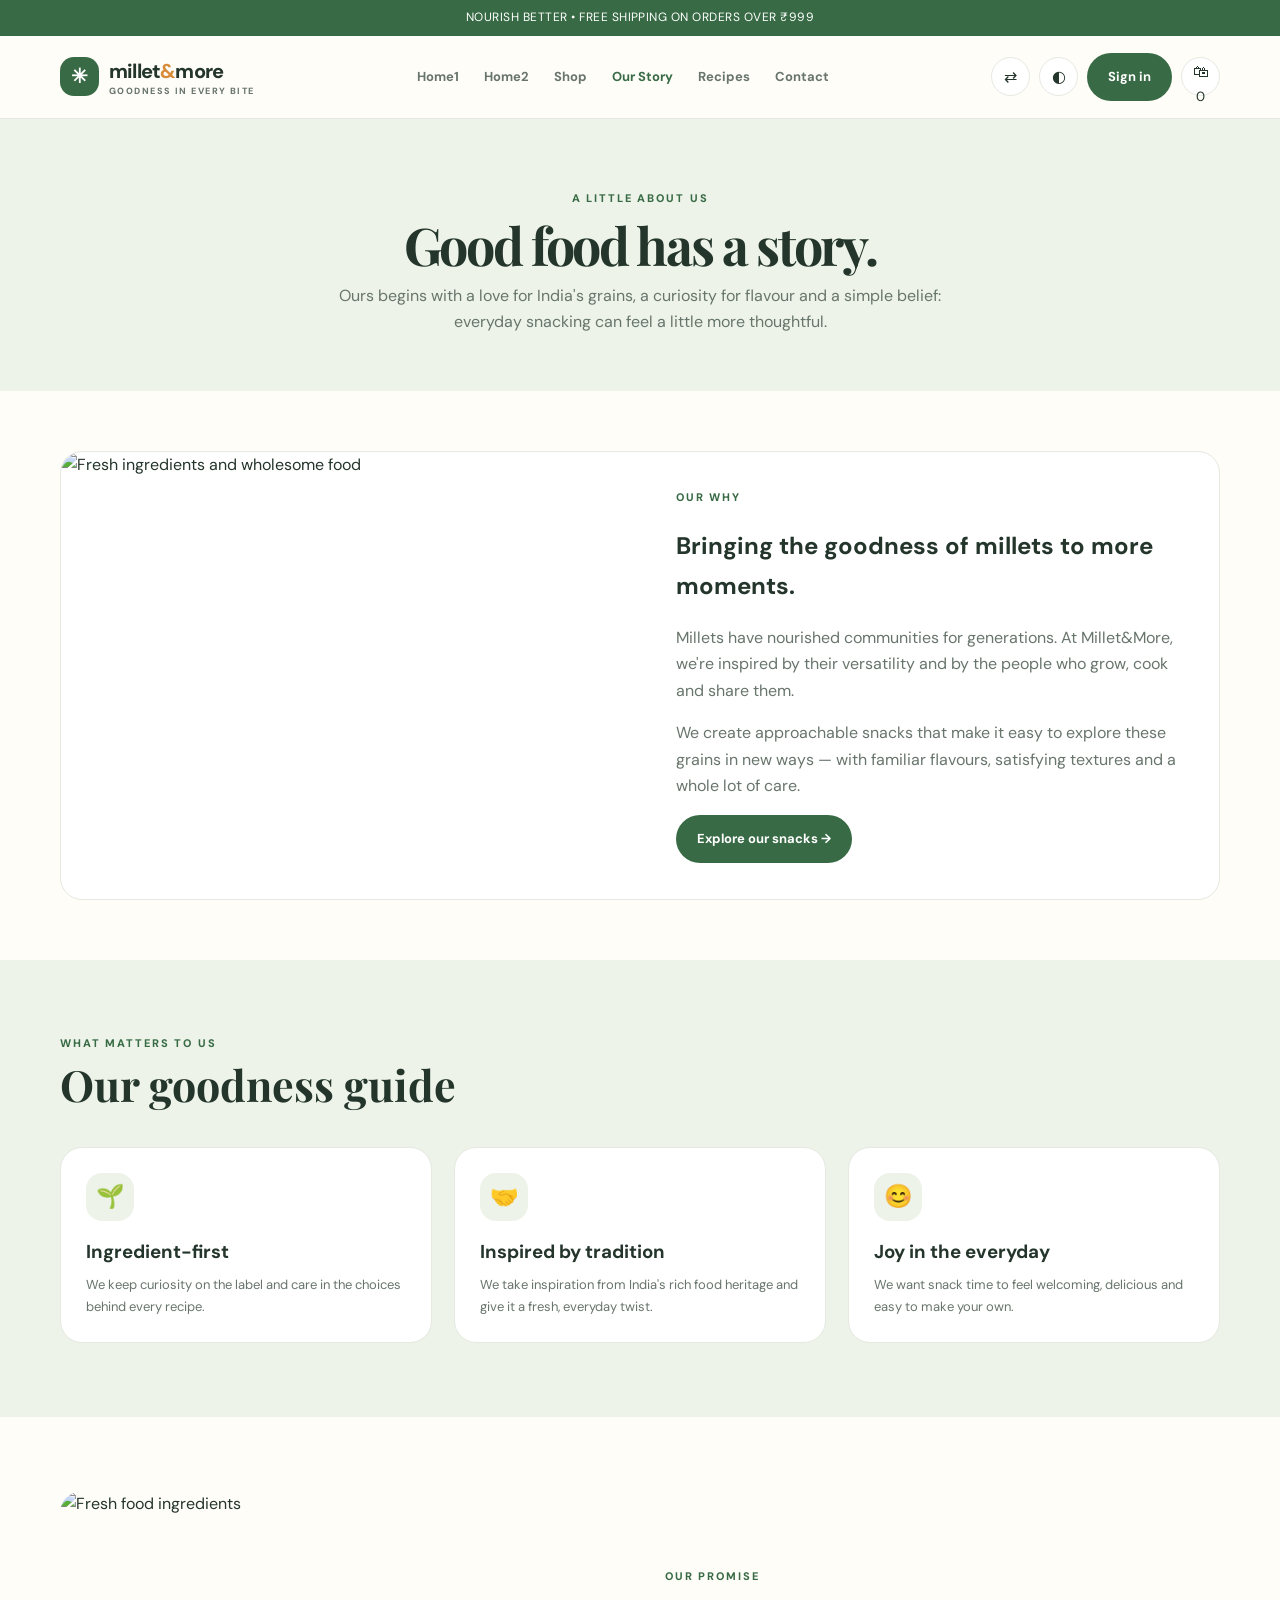
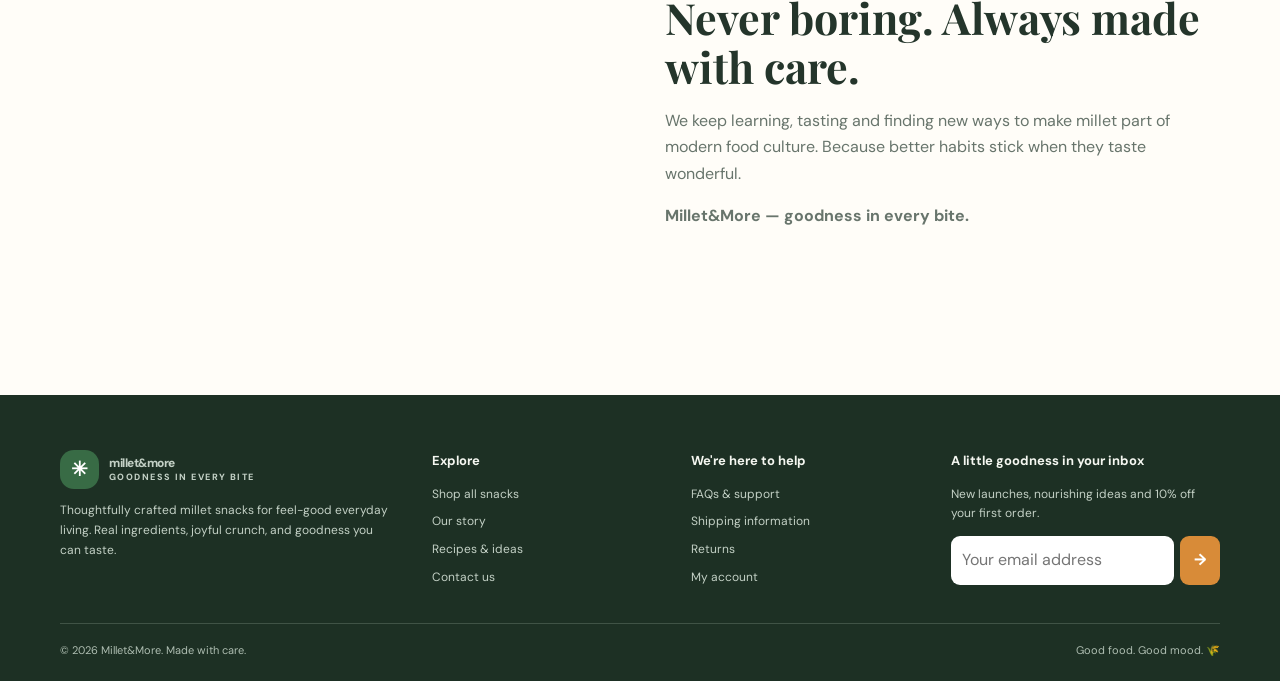
==== about.html @ 21cf14d5 "Add files via upload" ====
<!doctype html>
<html lang="en">

<head>
    <meta charset="utf-8">
    <meta name="viewport" content="width=device-width, initial-scale=1">
    <meta name="description" content="Millet&More — wholesome millet snacks and feel-good pantry favourites.">
    <title>Our Story | Millet&More</title>
    <link rel="stylesheet" href="assets/style.css">
</head>

<body>
    <div class="topbar">NOURISH BETTER • FREE SHIPPING ON ORDERS OVER ₹999</div>
    <header class="site-header">
        <div class="container nav-wrap">
            <a class="logo" href="Home1.html"><span class="logo-mark">✳</span><span>millet<span
                        style="color:var(--brand2)">&</span>more<small>goodness in every bite</small></span></a>
            <nav class="nav-links"><a class="" href="Home1.html">Home1</a><a class="" href="Home2.html">Home2</a><a
                    class="" href="shop.html">Shop</a><a class="active" href="about.html">Our Story</a><a class=""
                    href="recipes.html">Recipes</a><a class="" href="contact.html">Contact</a></nav>
            <div class="nav-actions"><button class="icon-btn" data-rtl-toggle title="Toggle RTL">⇄</button><button
                    class="icon-btn" data-theme-toggle title="Toggle theme">◐</button><a class="btn"
                    href="login.html">Sign in</a><button class="icon-btn" aria-label="Basket">🛍<sup
                        data-cart-count>0</sup></button><button class="menu-btn" aria-label="Open menu">☰</button></div>
        </div>
    </header>
    <main>
        <section class="page-hero">
            <div class="container">
                <div class="eyebrow">A little about us</div>
                <h1>Good food has a story.</h1>
                <p>Ours begins with a love for India's grains, a curiosity for flavour and a simple belief: everyday
                    snacking can feel a little more thoughtful.</p>
            </div>
        </section>
        <section class="content-section">
            <div class="container">
                <div class="story-card"><img
                        src="https://images.unsplash.com/photo-1547592180-85f173990554?auto=format&fit=crop&w=1000&q=85"
                        alt="Fresh ingredients and wholesome food">
                    <div class="story-copy">
                        <div class="eyebrow">Our why</div>
                        <h2>Bringing the goodness of millets to more moments.</h2>
                        <p>Millets have nourished communities for generations. At Millet&More, we're inspired by their
                            versatility and by the people who grow, cook and share them.</p>
                        <p>We create approachable snacks that make it easy to explore these grains in new ways — with
                            familiar flavours, satisfying textures and a whole lot of care.</p><a class="btn"
                            href="shop.html">Explore our snacks →</a>
                    </div>
                </div>
            </div>
        </section>
        <section class="section alt">
            <div class="container">
                <div class="section-head">
                    <div>
                        <div class="eyebrow">What matters to us</div>
                        <h2>Our goodness guide</h2>
                    </div>
                </div>
                <div class="grid-3">
                    <div class="feature-card">
                        <div class="feature-icon">🌱</div>
                        <h3>Ingredient-first</h3>
                        <p>We keep curiosity on the label and care in the choices behind every recipe.</p>
                    </div>
                    <div class="feature-card">
                        <div class="feature-icon">🤝</div>
                        <h3>Inspired by tradition</h3>
                        <p>We take inspiration from India's rich food heritage and give it a fresh, everyday twist.</p>
                    </div>
                    <div class="feature-card">
                        <div class="feature-icon">😊</div>
                        <h3>Joy in the everyday</h3>
                        <p>We want snack time to feel welcoming, delicious and easy to make your own.</p>
                    </div>
                </div>
            </div>
        </section>
        <section class="section">
            <div class="container split"><img
                    src="https://images.unsplash.com/photo-1490645935967-10de6ba17061?auto=format&fit=crop&w=1000&q=85"
                    alt="Fresh food ingredients">
                <div>
                    <div class="eyebrow">Our promise</div>
                    <h2>Never boring. Always made with care.</h2>
                    <p>We keep learning, tasting and finding new ways to make millet part of modern food culture.
                        Because better habits stick when they taste wonderful.</p>
                    <p><strong>Millet&More — goodness in every bite.</strong></p>
                </div>
            </div>
        </section>
    </main>
    <footer class="site-footer">
        <div class="container">
            <div class="footer-grid">
                <div><a class="logo" href="Home1.html"><span class="logo-mark">✳</span><span>millet&more<small
                                style="color:#c3d0c5">goodness in every bite</small></span></a>
                    <p>Thoughtfully crafted millet snacks for feel-good everyday living. Real ingredients, joyful
                        crunch, and goodness you can taste.</p>
                </div>
                <div>
                    <h4>Explore</h4>
                    <div class="footer-links"><a href="shop.html">Shop all snacks</a><a href="about.html">Our
                            story</a><a href="recipes.html">Recipes & ideas</a><a href="contact.html">Contact us</a>
                    </div>
                </div>
                <div>
                    <h4>We're here to help</h4>
                    <div class="footer-links"><a href="contact.html">FAQs & support</a><a href="contact.html">Shipping
                            information</a><a href="contact.html">Returns</a><a href="login.html">My account</a></div>
                </div>
                <div>
                    <h4>A little goodness in your inbox</h4>
                    <p>New launches, nourishing ideas and 10% off your first order.</p>
                    <form class="newsletter" data-demo data-success="You're on the list!"><input type="email"
                            placeholder="Your email address" required><button>→</button></form>
                </div>
            </div>
            <div class="copyright"><span>© 2026 Millet&More. Made with care.</span><span>Good food. Good mood. 🌾</span>
            </div>
        </div>
    </footer>
    <div class="toast"></div>
    <script src="assets/app.js"></script>
</body>

</html>
---- assets/style.css ----
@import url('https://fonts.googleapis.com/css2?family=DM+Sans:wght@400;500;600;700;800&family=Playfair+Display:wght@600;700;800&display=swap');
:root{--bg:#fffdf8;--surface:#ffffff;--ink:#24352b;--muted:#68756c;--brand:#386b45;--brand2:#d88b38;--soft:#edf3e9;--line:#e5e9e1;--shadow:0 18px 50px rgba(37,57,40,.09);--radius:22px}
[data-theme="dark"]{--bg:#17231c;--surface:#223128;--ink:#f3f5ef;--muted:#bac6bb;--brand:#a7d3a4;--brand2:#f0b76e;--soft:#2b3c30;--line:#3b4b40;--shadow:0 18px 50px rgba(0,0,0,.24)}
*{box-sizing:border-box}html{scroll-behavior:smooth}body{margin:0;background:var(--bg);color:var(--ink);font-family:'DM Sans',sans-serif;line-height:1.65;transition:background .2s,color .2s}a{color:inherit;text-decoration:none}img{max-width:100%;display:block}button,input,textarea,select{font:inherit}.container{width:min(1160px,calc(100% - 40px));margin:auto}.topbar{background:var(--brand);color:#fff;text-align:center;padding:8px 12px;font-size:12px;letter-spacing:.04em}.site-header{position:sticky;top:0;z-index:20;background:color-mix(in srgb,var(--bg) 94%,transparent);backdrop-filter:blur(14px);border-bottom:1px solid var(--line)}.nav-wrap{min-height:82px;display:flex;align-items:center;justify-content:space-between;gap:20px}.logo{display:flex;align-items:center;gap:10px;font-weight:800;font-size:20px;letter-spacing:-.04em}.logo-mark{width:39px;height:39px;border-radius:14px;background:var(--brand);color:white;display:grid;place-items:center;font-size:20px}.logo small{display:block;color:var(--muted);font-size:9px;letter-spacing:.16em;text-transform:uppercase;margin-top:-4px}.nav-links{display:flex;align-items:center;gap:25px;font-size:13px;font-weight:700}.nav-links a{color:var(--muted);transition:.2s}.nav-links a:hover,.nav-links a.active{color:var(--brand)}.nav-actions{display:flex;align-items:center;gap:9px}.icon-btn,.menu-btn{border:1px solid var(--line);background:var(--surface);color:var(--ink);width:39px;height:39px;border-radius:50%;cursor:pointer;display:grid;place-items:center}.menu-btn{display:none}.btn{border:0;background:var(--brand);color:#fff;padding:13px 21px;border-radius:999px;font-weight:700;font-size:13px;display:inline-flex;align-items:center;justify-content:center;gap:8px;cursor:pointer;transition:transform .2s,filter .2s}.btn:hover{transform:translateY(-2px);filter:brightness(1.08)}.btn.secondary{background:var(--soft);color:var(--brand)}.btn.outline{background:transparent;border:1px solid var(--line);color:var(--ink)}.eyebrow{color:var(--brand);font-size:11px;font-weight:800;letter-spacing:.17em;text-transform:uppercase}.hero{padding:64px 0 76px;overflow:hidden}.hero-grid{display:grid;grid-template-columns:1fr 1fr;gap:56px;align-items:center}.hero h1,.page-hero h1{font-family:'Playfair Display',serif;font-size:clamp(43px,5.5vw,70px);line-height:1.08;letter-spacing:-.045em;margin:15px 0 20px}.hero h1 em{color:var(--brand);font-style:normal}.hero p{color:var(--muted);max-width:510px;font-size:16px}.hero-cta{display:flex;gap:12px;flex-wrap:wrap;margin:28px 0}.trust-row{display:flex;gap:22px;flex-wrap:wrap;color:var(--muted);font-size:12px;font-weight:600}.hero-photo{position:relative}.hero-photo>img{height:510px;width:100%;object-fit:cover;border-radius:46% 46% 22px 22px;box-shadow:var(--shadow)}.float-card{position:absolute;left:-28px;bottom:35px;background:var(--surface);border:1px solid var(--line);border-radius:18px;padding:15px 18px;box-shadow:var(--shadow);max-width:190px}.float-card strong{display:block;font-size:14px}.float-card span{font-size:11px;color:var(--muted)}.section{padding:74px 0}.section.alt{background:var(--soft)}.section-head{display:flex;align-items:end;justify-content:space-between;gap:20px;margin-bottom:30px}.section h2,.section-head h2{font-family:'Playfair Display',serif;font-size:clamp(30px,3.5vw,43px);line-height:1.15;margin:8px 0}.section-head p{color:var(--muted);max-width:430px;margin:0}.grid-4{display:grid;grid-template-columns:repeat(4,1fr);gap:18px}.grid-3{display:grid;grid-template-columns:repeat(3,1fr);gap:22px}.category-card,.product-card,.feature-card,.story-card,.recipe-card{background:var(--surface);border:1px solid var(--line);border-radius:var(--radius);overflow:hidden;transition:transform .25s,box-shadow .25s}.category-card:hover,.product-card:hover,.recipe-card:hover{transform:translateY(-5px);box-shadow:var(--shadow)}.category-card img{height:185px;width:100%;object-fit:cover}.category-card div{padding:17px}.category-card h3,.product-card h3,.recipe-card h3{margin:0 0 4px;font-size:16px}.category-card p,.product-card p,.recipe-card p{margin:0;color:var(--muted);font-size:12px}.product-card .product-img{height:220px;position:relative;background:var(--soft)}.product-card .product-img img{height:100%;width:100%;object-fit:cover}.tag{position:absolute;top:13px;left:13px;background:#fff;color:#315a39;border-radius:999px;padding:5px 10px;font-size:10px;font-weight:800}.product-info{padding:17px}.rating{color:#d68b36;font-size:12px;margin:7px 0}.product-bottom{display:flex;align-items:center;justify-content:space-between;margin-top:13px}.price{font-weight:800}.add-btn{border:0;border-radius:50%;width:36px;height:36px;background:var(--soft);color:var(--brand);font-size:20px;cursor:pointer}.feature-card{padding:25px}.feature-icon{width:48px;height:48px;border-radius:16px;background:var(--soft);display:grid;place-items:center;font-size:23px;margin-bottom:16px}.feature-card h3{margin:0 0 6px}.feature-card p{color:var(--muted);font-size:13px;margin:0}.split{display:grid;grid-template-columns:1fr 1fr;gap:50px;align-items:center}.split img{width:100%;height:430px;object-fit:cover;border-radius:var(--radius)}.split p{color:var(--muted)}.stats{display:flex;gap:32px;margin-top:25px}.stats strong{display:block;font-family:'Playfair Display';font-size:30px;color:var(--brand)}.stats span{font-size:11px;color:var(--muted)}.testimonial{background:var(--surface);border:1px solid var(--line);border-radius:var(--radius);padding:27px}.testimonial blockquote{margin:0 0 18px;font-family:'Playfair Display';font-size:19px;line-height:1.5}.person{font-size:12px;color:var(--muted);font-weight:700}.banner{background:var(--brand);color:white;border-radius:30px;padding:44px;display:flex;align-items:center;justify-content:space-between;gap:25px}.banner h2{font-family:'Playfair Display';font-size:34px;line-height:1.15;margin:0 0 8px}.banner p{margin:0;color:#e1eee0;font-size:13px}.banner .btn{background:#fff;color:#315c3b;white-space:nowrap}.page-hero{padding:70px 0 55px;background:var(--soft);text-align:center}.page-hero h1{font-size:52px;margin:10px 0}.page-hero p{color:var(--muted);max-width:620px;margin:auto}.content-section{padding:60px 0}.filters{display:flex;gap:9px;flex-wrap:wrap;margin-bottom:24px}.filter{border:1px solid var(--line);background:var(--surface);color:var(--muted);border-radius:999px;padding:9px 16px;font-size:12px;font-weight:700;cursor:pointer}.filter.active{background:var(--brand);color:#fff;border-color:var(--brand)}.story-card{display:grid;grid-template-columns:1fr 1fr;gap:0}.story-card img{height:100%;min-height:330px;object-fit:cover}.story-copy{padding:36px}.story-copy p{color:var(--muted)}.recipe-card img{width:100%;height:220px;object-fit:cover}.recipe-card .recipe-copy{padding:19px}.meta{color:var(--brand);font-size:10px;font-weight:800;letter-spacing:.1em;text-transform:uppercase;margin-bottom:8px}.contact-grid{display:grid;grid-template-columns:.8fr 1.2fr;gap:35px}.contact-info{background:var(--soft);padding:30px;border-radius:var(--radius)}.contact-info p{color:var(--muted);font-size:13px}.form-card{background:var(--surface);border:1px solid var(--line);border-radius:var(--radius);padding:30px;box-shadow:var(--shadow)}.field{margin-bottom:16px}.field label{display:block;font-size:12px;font-weight:700;margin-bottom:7px}.field input,.field textarea,.field select{width:100%;padding:13px 14px;border:1px solid var(--line);border-radius:12px;background:var(--bg);color:var(--ink);outline:none}.field input:focus,.field textarea:focus{border-color:var(--brand)}.field textarea{min-height:120px;resize:vertical}.site-footer{background:#1d3024;color:#f5f7f1;padding:55px 0 22px}.footer-grid{display:grid;grid-template-columns:1.5fr 1fr 1fr 1.2fr;gap:35px}.site-footer p,.site-footer a{color:#c3d0c5;font-size:12px}.site-footer h4{margin:0 0 13px;font-size:13px}.footer-links{display:grid;gap:8px}.newsletter{display:flex;gap:6px;margin-top:10px}.newsletter input{min-width:0;width:100%;padding:11px;border:0;border-radius:9px;background:#fff;color:#24352b}.newsletter button{border:0;border-radius:9px;padding:0 14px;background:#d88b38;color:#fff;font-weight:800;cursor:pointer}.copyright{border-top:1px solid #405346;margin-top:35px;padding-top:17px;color:#aebdb1;font-size:11px;display:flex;justify-content:space-between;gap:10px}.toast{position:fixed;bottom:22px;right:22px;background:var(--ink);color:var(--bg);padding:12px 18px;border-radius:12px;box-shadow:var(--shadow);opacity:0;transform:translateY(10px);transition:.25s;z-index:50;font-size:13px}.toast.show{opacity:1;transform:translateY(0)}.auth-page{min-height:100vh;display:flex;align-items:center;justify-content:center;background:var(--bg);position:relative;padding:50px 20px}.auth-top-actions{position:absolute;top:22px;right:24px;display:flex;align-items:center;gap:10px;z-index:30}.rtl .auth-top-actions{right:auto;left:24px}.auth-box{width:min(450px,100%);background:var(--surface);border:1px solid var(--line);border-radius:var(--radius);padding:42px 36px;box-shadow:var(--shadow)}.auth-logo{justify-content:center;margin:0 auto 22px;text-align:center}.auth-box .eyebrow{text-align:center}.auth-box h1{font:700 36px 'Playfair Display';margin:0 0 6px;text-align:center}.auth-box>p{color:var(--muted);font-size:13px;margin:0 auto 26px;text-align:center;max-width:360px}.auth-box .btn{width:100%}.auth-links{display:flex;justify-content:space-between;font-size:12px;color:var(--brand);margin:13px 0 22px}.auth-bottom{text-align:center;color:var(--muted);font-size:12px;margin-top:20px}.auth-bottom a{color:var(--brand);font-weight:800}.back-home{display:flex;align-items:center;justify-content:center;gap:7px;color:var(--muted);font-size:12px;margin-top:24px;text-align:center;transition:color .2s}.back-home:hover{color:var(--brand)}.social-links{display:flex;align-items:center;gap:10px;margin-top:14px;flex-wrap:wrap}.social-icon-btn{width:38px;height:38px;border-radius:50%;background:var(--surface);border:1px solid var(--line);color:var(--brand);display:grid;place-items:center;transition:transform .2s,background .2s,color .2s;text-decoration:none}.social-icon-btn:hover{transform:translateY(-3px);background:var(--brand);color:#fff;border-color:var(--brand)}.social-icon-btn svg{width:18px;height:18px;fill:currentColor}.map-card{border-radius:var(--radius);overflow:hidden;border:1px solid var(--line);box-shadow:var(--shadow);background:var(--surface);margin-top:40px}.map-card iframe{width:100%;height:380px;border:0;display:block}.map-header{padding:18px 24px;border-bottom:1px solid var(--line);display:flex;align-items:center;justify-content:space-between;flex-wrap:wrap;gap:15px}.rtl{direction:rtl}.rtl .float-card{left:auto;right:-28px}.rtl .tag{left:auto;right:13px}.rtl .toast{right:auto;left:22px}.rtl .auth-quote{left:auto;right:8%}
@media(max-width:900px){.nav-links{gap:13px}.hero-grid{gap:28px}.hero-photo>img{height:420px}.grid-4{grid-template-columns:repeat(2,1fr)}.footer-grid{grid-template-columns:repeat(2,1fr)}}
@media(max-width:700px){.nav-wrap{min-height:70px}.menu-btn{display:grid}.nav-links{display:none;position:absolute;top:70px;left:0;right:0;background:var(--surface);border-bottom:1px solid var(--line);padding:20px;flex-direction:column;align-items:flex-start;z-index:50;box-shadow:var(--shadow)}.nav-links.open{display:flex}.nav-actions .btn{display:none}.hero{padding:45px 0}.hero-grid,.split,.contact-grid{grid-template-columns:1fr}.hero-photo{max-width:500px;margin:auto}.hero-photo>img{height:380px}.float-card{left:8px}.grid-3{grid-template-columns:1fr}.section{padding:52px 0}.section-head{display:block}.section-head p{margin-top:10px}.banner{padding:30px;display:block}.banner .btn{margin-top:20px}.story-card{grid-template-columns:1fr}.story-card img{min-height:230px;height:230px}.footer-grid{grid-template-columns:1fr 1fr}.auth-page{padding:30px 15px}.auth-box{padding:30px 22px}.auth-logo{margin-bottom:24px}.stats{gap:18px}.page-hero h1{font-size:42px}}
@media(max-width:430px){.grid-4{grid-template-columns:1fr 1fr;gap:10px}.category-card img{height:135px}.category-card div{padding:12px}.category-card h3{font-size:13px}.product-card .product-img{height:160px}.product-info{padding:12px}.footer-grid{grid-template-columns:1fr}.hero h1{font-size:43px}}
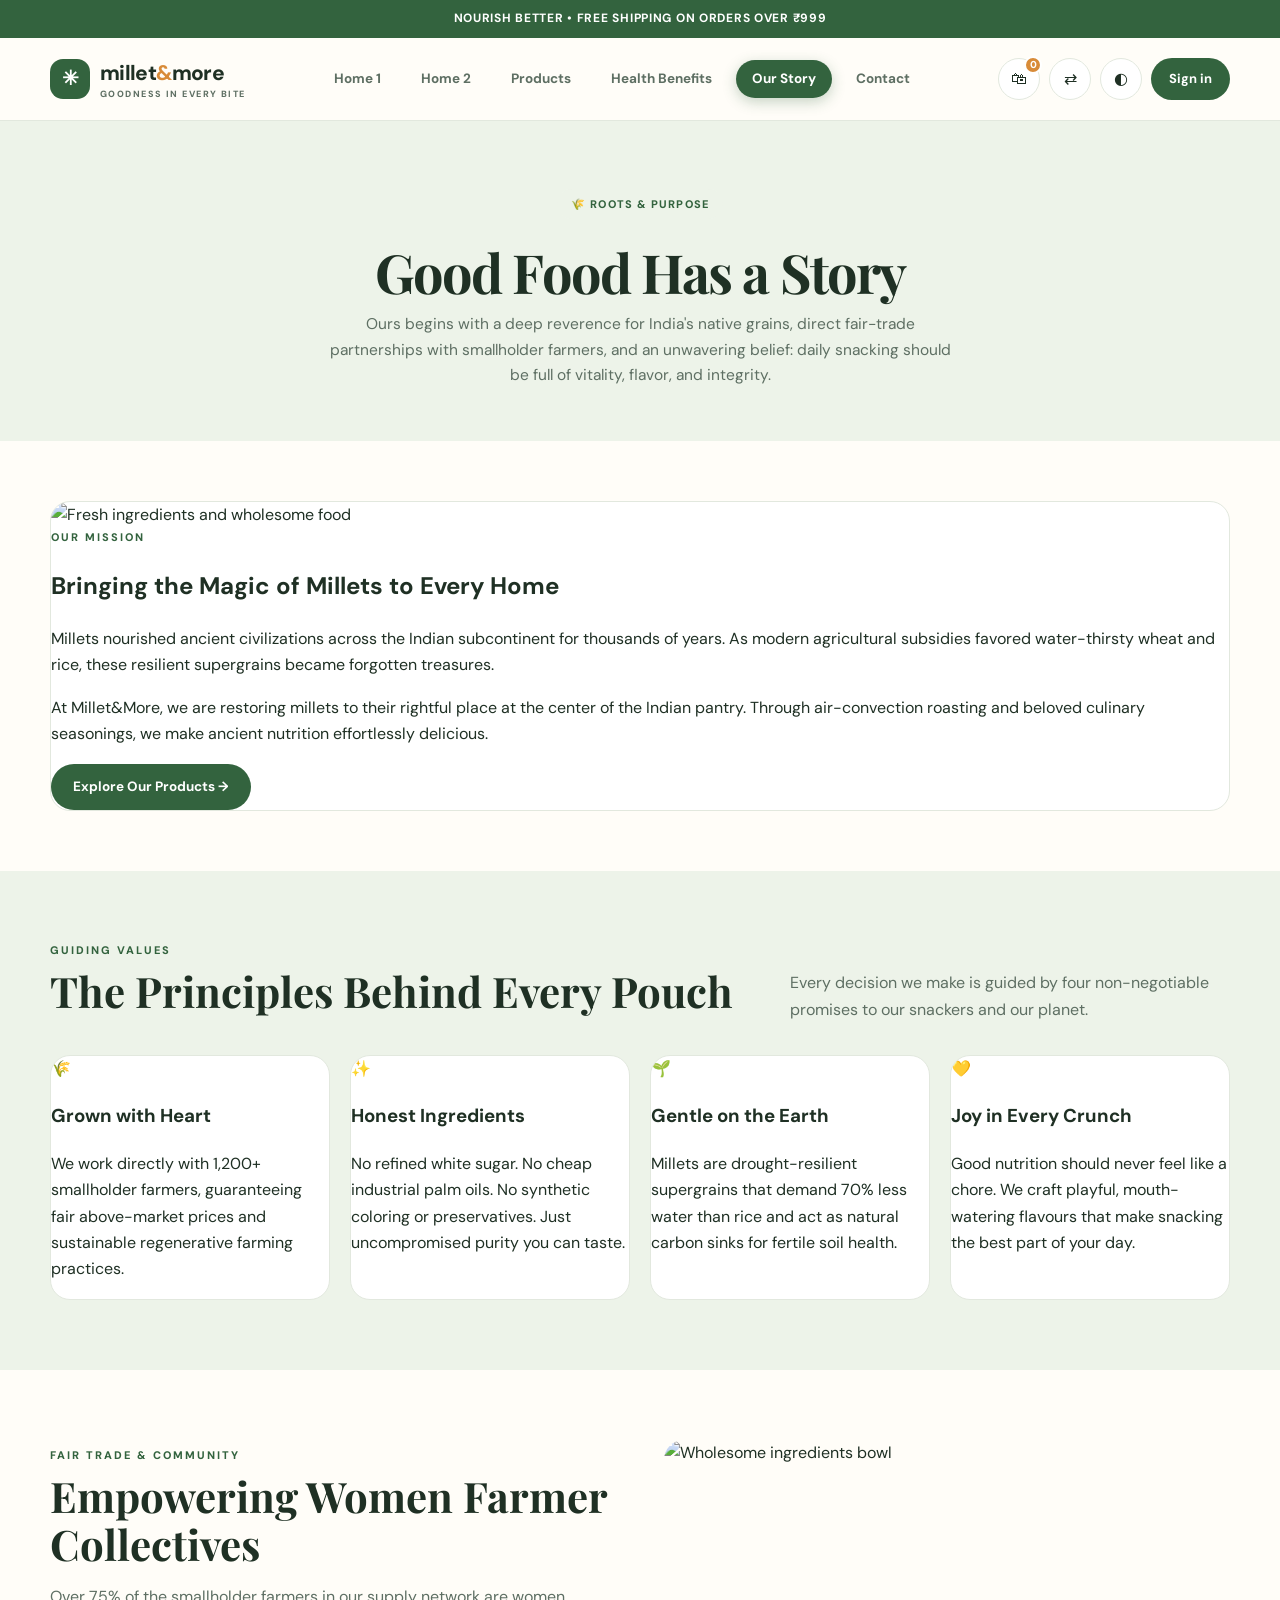
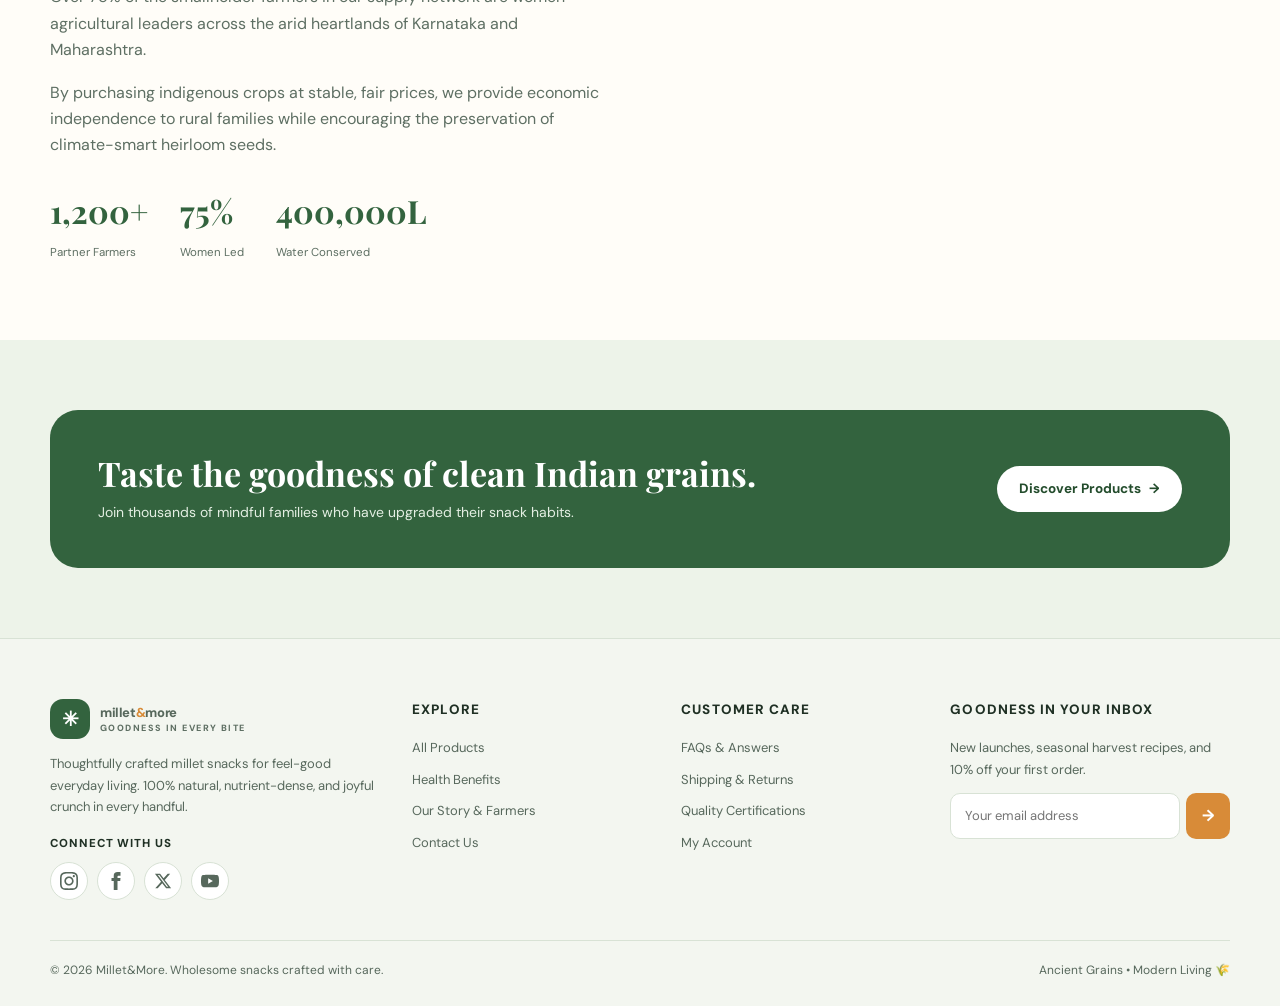
==== commit 96e0f4f3: "Comprehensive update: fix all 25 points including favicon, products and health-benefits pages, hero " ====
--- a/about.html
+++ b/about.html
@@ -1,128 +1,206 @@
 <!doctype html>
 <html lang="en">
-
 <head>
-    <meta charset="utf-8">
-    <meta name="viewport" content="width=device-width, initial-scale=1">
-    <meta name="description" content="Millet&More — wholesome millet snacks and feel-good pantry favourites.">
-    <title>Our Story | Millet&More</title>
-    <link rel="stylesheet" href="assets/style.css">
+  <meta charset="utf-8">
+  <meta name="viewport" content="width=device-width, initial-scale=1">
+  <meta name="description" content="Millet&More — Our story, our farming partners, and our mission to revive ancient millets for healthy modern living.">
+  <title>Our Story | Millet&More</title>
+  <link rel="icon" type="image/svg+xml" href="assets/images/favicon.svg">
+  <link rel="alternate icon" href="assets/images/favicon.svg">
+  <link rel="stylesheet" href="assets/style.css">
 </head>
-
 <body>
-    <div class="topbar">NOURISH BETTER • FREE SHIPPING ON ORDERS OVER ₹999</div>
-    <header class="site-header">
-        <div class="container nav-wrap">
-            <a class="logo" href="Home1.html"><span class="logo-mark">✳</span><span>millet<span
-                        style="color:var(--brand2)">&</span>more<small>goodness in every bite</small></span></a>
-            <nav class="nav-links"><a class="" href="Home1.html">Home1</a><a class="" href="Home2.html">Home2</a><a
-                    class="" href="shop.html">Shop</a><a class="active" href="about.html">Our Story</a><a class=""
-                    href="recipes.html">Recipes</a><a class="" href="contact.html">Contact</a></nav>
-            <div class="nav-actions"><button class="icon-btn" data-rtl-toggle title="Toggle RTL">⇄</button><button
-                    class="icon-btn" data-theme-toggle title="Toggle theme">◐</button><a class="btn"
-                    href="login.html">Sign in</a><button class="icon-btn" aria-label="Basket">🛍<sup
-                        data-cart-count>0</sup></button><button class="menu-btn" aria-label="Open menu">☰</button></div>
-        </div>
-    </header>
-    <main>
-        <section class="page-hero">
-            <div class="container">
-                <div class="eyebrow">A little about us</div>
-                <h1>Good food has a story.</h1>
-                <p>Ours begins with a love for India's grains, a curiosity for flavour and a simple belief: everyday
-                    snacking can feel a little more thoughtful.</p>
-            </div>
-        </section>
-        <section class="content-section">
-            <div class="container">
-                <div class="story-card"><img
-                        src="https://images.unsplash.com/photo-1547592180-85f173990554?auto=format&fit=crop&w=1000&q=85"
-                        alt="Fresh ingredients and wholesome food">
-                    <div class="story-copy">
-                        <div class="eyebrow">Our why</div>
-                        <h2>Bringing the goodness of millets to more moments.</h2>
-                        <p>Millets have nourished communities for generations. At Millet&More, we're inspired by their
-                            versatility and by the people who grow, cook and share them.</p>
-                        <p>We create approachable snacks that make it easy to explore these grains in new ways — with
-                            familiar flavours, satisfying textures and a whole lot of care.</p><a class="btn"
-                            href="shop.html">Explore our snacks →</a>
-                    </div>
-                </div>
-            </div>
-        </section>
-        <section class="section alt">
-            <div class="container">
-                <div class="section-head">
-                    <div>
-                        <div class="eyebrow">What matters to us</div>
-                        <h2>Our goodness guide</h2>
-                    </div>
-                </div>
-                <div class="grid-3">
-                    <div class="feature-card">
-                        <div class="feature-icon">🌱</div>
-                        <h3>Ingredient-first</h3>
-                        <p>We keep curiosity on the label and care in the choices behind every recipe.</p>
-                    </div>
-                    <div class="feature-card">
-                        <div class="feature-icon">🤝</div>
-                        <h3>Inspired by tradition</h3>
-                        <p>We take inspiration from India's rich food heritage and give it a fresh, everyday twist.</p>
-                    </div>
-                    <div class="feature-card">
-                        <div class="feature-icon">😊</div>
-                        <h3>Joy in the everyday</h3>
-                        <p>We want snack time to feel welcoming, delicious and easy to make your own.</p>
-                    </div>
-                </div>
-            </div>
-        </section>
-        <section class="section">
-            <div class="container split"><img
-                    src="https://images.unsplash.com/photo-1490645935967-10de6ba17061?auto=format&fit=crop&w=1000&q=85"
-                    alt="Fresh food ingredients">
-                <div>
-                    <div class="eyebrow">Our promise</div>
-                    <h2>Never boring. Always made with care.</h2>
-                    <p>We keep learning, tasting and finding new ways to make millet part of modern food culture.
-                        Because better habits stick when they taste wonderful.</p>
-                    <p><strong>Millet&More — goodness in every bite.</strong></p>
-                </div>
-            </div>
-        </section>
-    </main>
-    <footer class="site-footer">
-        <div class="container">
-            <div class="footer-grid">
-                <div><a class="logo" href="Home1.html"><span class="logo-mark">✳</span><span>millet&more<small
-                                style="color:#c3d0c5">goodness in every bite</small></span></a>
-                    <p>Thoughtfully crafted millet snacks for feel-good everyday living. Real ingredients, joyful
-                        crunch, and goodness you can taste.</p>
-                </div>
-                <div>
-                    <h4>Explore</h4>
-                    <div class="footer-links"><a href="shop.html">Shop all snacks</a><a href="about.html">Our
-                            story</a><a href="recipes.html">Recipes & ideas</a><a href="contact.html">Contact us</a>
-                    </div>
-                </div>
-                <div>
-                    <h4>We're here to help</h4>
-                    <div class="footer-links"><a href="contact.html">FAQs & support</a><a href="contact.html">Shipping
-                            information</a><a href="contact.html">Returns</a><a href="login.html">My account</a></div>
-                </div>
-                <div>
-                    <h4>A little goodness in your inbox</h4>
-                    <p>New launches, nourishing ideas and 10% off your first order.</p>
-                    <form class="newsletter" data-demo data-success="You're on the list!"><input type="email"
-                            placeholder="Your email address" required><button>→</button></form>
-                </div>
-            </div>
-            <div class="copyright"><span>© 2026 Millet&More. Made with care.</span><span>Good food. Good mood. 🌾</span>
-            </div>
-        </div>
-    </footer>
-    <div class="toast"></div>
-    <script src="assets/app.js"></script>
+  <div class="topbar">NOURISH BETTER • FREE SHIPPING ON ORDERS OVER ₹999</div>
+
+  <header class="site-header">
+    <div class="container nav-wrap">
+      <a class="logo" href="index.html">
+        <span class="logo-mark">✳</span>
+        <span>millet<span class="brand-amp">&</span>more<small>goodness in every bite</small></span>
+      </a>
+      <nav class="nav-links">
+        <a class="" href="Home1.html">Home 1</a>
+        <a class="" href="Home2.html">Home 2</a>
+        <a class="" href="products.html">Products</a>
+        <a class="" href="health-benefits.html">Health Benefits</a>
+        <a class="active" href="about.html">Our Story</a>
+        <a class="" href="contact.html">Contact</a>
+      </nav>
+      <div class="nav-actions">
+        <!-- Point 3: Cart icon before RTL button -->
+        <button class="icon-btn" aria-label="Basket" title="Basket">🛍<sup data-cart-count>0</sup></button>
+        <button class="icon-btn" data-rtl-toggle title="Toggle RTL">⇄</button>
+        <button class="icon-btn" data-theme-toggle title="Toggle theme">◐</button>
+        <a class="btn" href="login.html">Sign in</a>
+        <button class="menu-btn" aria-label="Open menu">☰</button>
+      </div>
+    </div>
+  </header>
+
+  <main>
+    <section class="page-hero">
+      <div class="container">
+        <div class="eyebrow-pill">🌾 Roots & Purpose</div>
+        <h1>Good Food Has a Story</h1>
+        <p>Ours begins with a deep reverence for India's native grains, direct fair-trade partnerships with smallholder farmers, and an unwavering belief: daily snacking should be full of vitality, flavor, and integrity.</p>
+      </div>
+    </section>
+
+    <section class="content-section">
+      <div class="container">
+        <div class="story-card">
+          <img src="https://images.unsplash.com/photo-1547592180-85f173990554?auto=format&fit=crop&w=1000&q=85" alt="Fresh ingredients and wholesome food">
+          <div class="story-copy">
+            <div class="eyebrow">Our Mission</div>
+            <h2>Bringing the Magic of Millets to Every Home</h2>
+            <p>Millets nourished ancient civilizations across the Indian subcontinent for thousands of years. As modern agricultural subsidies favored water-thirsty wheat and rice, these resilient supergrains became forgotten treasures.</p>
+            <p>At Millet&More, we are restoring millets to their rightful place at the center of the Indian pantry. Through air-convection roasting and beloved culinary seasonings, we make ancient nutrition effortlessly delicious.</p>
+            <a class="btn" href="products.html">Explore Our Products →</a>
+          </div>
+        </div>
+      </div>
+    </section>
+
+    <!-- CORE VALUES -->
+    <section class="section alt">
+      <div class="container">
+        <div class="section-head">
+          <div>
+            <div class="eyebrow">Guiding Values</div>
+            <h2>The Principles Behind Every Pouch</h2>
+          </div>
+          <p>Every decision we make is guided by four non-negotiable promises to our snackers and our planet.</p>
+        </div>
+        <div class="grid-4">
+          <div class="feature-card">
+            <div class="feature-icon">🌾</div>
+            <h3>Grown with Heart</h3>
+            <p>We work directly with 1,200+ smallholder farmers, guaranteeing fair above-market prices and sustainable regenerative farming practices.</p>
+          </div>
+          <div class="feature-card">
+            <div class="feature-icon">✨</div>
+            <h3>Honest Ingredients</h3>
+            <p>No refined white sugar. No cheap industrial palm oils. No synthetic coloring or preservatives. Just uncompromised purity you can taste.</p>
+          </div>
+          <div class="feature-card">
+            <div class="feature-icon">🌱</div>
+            <h3>Gentle on the Earth</h3>
+            <p>Millets are drought-resilient supergrains that demand 70% less water than rice and act as natural carbon sinks for fertile soil health.</p>
+          </div>
+          <div class="feature-card">
+            <div class="feature-icon">💛</div>
+            <h3>Joy in Every Crunch</h3>
+            <p>Good nutrition should never feel like a chore. We craft playful, mouth-watering flavours that make snacking the best part of your day.</p>
+          </div>
+        </div>
+      </div>
+    </section>
+
+    <!-- FARMER COLLECTIVE SPLIT -->
+    <section class="section">
+      <div class="container split">
+        <div>
+          <div class="eyebrow">Fair Trade & Community</div>
+          <h2>Empowering Women Farmer Collectives</h2>
+          <p>Over 75% of the smallholder farmers in our supply network are women agricultural leaders across the arid heartlands of Karnataka and Maharashtra.</p>
+          <p>By purchasing indigenous crops at stable, fair prices, we provide economic independence to rural families while encouraging the preservation of climate-smart heirloom seeds.</p>
+          <div class="stats">
+            <div>
+              <strong>1,200+</strong>
+              <span>Partner Farmers</span>
+            </div>
+            <div>
+              <strong>75%</strong>
+              <span>Women Led</span>
+            </div>
+            <div>
+              <strong>400,000L</strong>
+              <span>Water Conserved</span>
+            </div>
+          </div>
+        </div>
+        <img src="https://images.unsplash.com/photo-1599599810694-b5ac4ddc2d5b?auto=format&fit=crop&w=1000&q=85" alt="Wholesome ingredients bowl">
+      </div>
+    </section>
+
+    <!-- BANNER -->
+    <section class="section alt">
+      <div class="container">
+        <div class="banner">
+          <div>
+            <h2>Taste the goodness of clean Indian grains.</h2>
+            <p>Join thousands of mindful families who have upgraded their snack habits.</p>
+          </div>
+          <a class="btn" href="products.html">Discover Products <span>→</span></a>
+        </div>
+      </div>
+    </section>
+  </main>
+
+  <!-- Point 5 & 7: FOOTER -->
+  <footer class="site-footer">
+    <div class="container">
+      <div class="footer-grid">
+        <div>
+          <a class="logo" href="index.html">
+            <span class="logo-mark">✳</span>
+            <span>millet<span class="brand-amp">&</span>more<small>goodness in every bite</small></span>
+          </a>
+          <p style="margin-top:14px">Thoughtfully crafted millet snacks for feel-good everyday living. 100% natural, nutrient-dense, and joyful crunch in every handful.</p>
+          <div class="footer-social-wrap">
+            <span class="social-label">Connect with Us</span>
+            <div class="social-links">
+              <a href="https://instagram.com" target="_blank" rel="noopener noreferrer" class="social-icon-btn" aria-label="Instagram">
+                <svg viewBox="0 0 24 24"><path d="M12 2.163c3.204 0 3.584.012 4.85.07 3.252.148 4.771 1.691 4.919 4.919.058 1.265.069 1.645.069 4.849 0 3.205-.012 3.584-.069 4.849-.149 3.225-1.664 4.771-4.919 4.919-1.266.058-1.644.07-4.85.07-3.204 0-3.584-.012-4.849-.07-3.26-.149-4.771-1.699-4.919-4.92-.058-1.265-.07-1.644-.07-4.849 0-3.204.013-3.583.07-4.849.149-3.227 1.664-4.771 4.919-4.919 1.266-.057 1.645-.069 4.849-.069zm0-2.163c-3.259 0-3.667.014-4.947.072-4.358.2-6.78 2.618-6.98 6.98-.059 1.281-.073 1.689-.073 4.948 0 3.259.014 3.668.072 4.948.2 4.358 2.618 6.78 6.98 6.98 1.281.058 1.689.072 4.948.072 3.259 0 3.668-.014 4.948-.072 4.354-.2 6.782-2.618 6.979-6.98.059-1.28.073-1.689.073-4.948 0-3.259-.014-3.667-.072-4.947-.196-4.354-2.617-6.78-6.979-6.98-1.281-.059-1.69-.073-4.949-.073zm0 5.838c-3.403 0-6.162 2.759-6.162 6.162s2.759 6.163 6.162 6.163 6.162-2.759 6.162-6.163c0-3.403-2.759-6.162-6.162-6.162zm0 10.162c-2.209 0-4-1.79-4-4 0-2.209 1.791-4 4-4s4 1.791 4 4c0 2.21-1.791 4-4 4zm6.406-11.845c-.796 0-1.441.645-1.441 1.44s.645 1.44 1.441 1.44c.795 0 1.439-.645 1.439-1.44s-.644-1.44-1.439-1.44z"/></svg>
+              </a>
+              <a href="https://facebook.com" target="_blank" rel="noopener noreferrer" class="social-icon-btn" aria-label="Facebook">
+                <svg viewBox="0 0 24 24"><path d="M9 8H6v4h3v12h5V12h3.642L18 8h-4V6.333C14 5.374 14.5 5 15.688 5H18V0h-3.808C10.597 0 9 1.583 9 4.615V8z"/></svg>
+              </a>
+              <a href="https://x.com" target="_blank" rel="noopener noreferrer" class="social-icon-btn" aria-label="X (Twitter)">
+                <svg viewBox="0 0 24 24"><path d="M18.244 2.25h3.308l-7.227 8.26 8.502 11.24H16.17l-5.214-6.817L4.99 21.75H1.68l7.73-8.835L1.254 2.25H8.08l4.713 6.231zm-1.161 17.52h1.833L7.084 4.126H5.117z"/></svg>
+              </a>
+              <a href="https://youtube.com" target="_blank" rel="noopener noreferrer" class="social-icon-btn" aria-label="YouTube">
+                <svg viewBox="0 0 24 24"><path d="M23.498 6.186a3.016 3.016 0 0 0-2.122-2.136C19.505 3.545 12 3.545 12 3.545s-7.505 0-9.377.505A3.017 3.017 0 0 0 .502 6.186C0 8.07 0 12 0 12s0 3.93.502 5.814a3.016 3.016 0 0 0 2.122 2.136c1.871.505 9.376.505 9.376.505s7.505 0 9.377-.505a3.015 3.015 0 0 0 2.122-2.136C24 15.93 24 12 24 12s0-3.93-.502-5.814zM9.545 15.568V8.432L15.818 12l-6.273 3.568z"/></svg>
+              </a>
+            </div>
+          </div>
+        </div>
+        <div>
+          <h4>Explore</h4>
+          <div class="footer-links">
+            <a href="products.html">All Products</a>
+            <a href="health-benefits.html">Health Benefits</a>
+            <a href="about.html">Our Story & Farmers</a>
+            <a href="contact.html">Contact Us</a>
+          </div>
+        </div>
+        <div>
+          <h4>Customer Care</h4>
+          <div class="footer-links">
+            <a href="contact.html#faq">FAQs & Answers</a>
+            <a href="contact.html">Shipping & Returns</a>
+            <a href="about.html">Quality Certifications</a>
+            <a href="login.html">My Account</a>
+          </div>
+        </div>
+        <div>
+          <h4>Goodness in Your Inbox</h4>
+          <p>New launches, seasonal harvest recipes, and 10% off your first order.</p>
+          <form class="newsletter" data-demo data-success="Welcome to the Millet&More family!">
+            <input type="email" placeholder="Your email address" required>
+            <button type="submit" aria-label="Subscribe">→</button>
+          </form>
+        </div>
+      </div>
+      <div class="copyright">
+        <span>© 2026 Millet&More. Wholesome snacks crafted with care.</span>
+        <span>Ancient Grains • Modern Living 🌾</span>
+      </div>
+    </div>
+  </footer>
+
+  <button id="backToTop" class="back-to-top" aria-label="Back to top" title="Back to top">↑</button>
+  <div class="toast"></div>
+  <script src="assets/app.js"></script>
 </body>
-
 </html>
--- a/assets/style.css
+++ b/assets/style.css
@@ -1,8 +1,1639 @@
-
-@import url('https://fonts.googleapis.com/css2?family=DM+Sans:wght@400;500;600;700;800&family=Playfair+Display:wght@600;700;800&display=swap');
-:root{--bg:#fffdf8;--surface:#ffffff;--ink:#24352b;--muted:#68756c;--brand:#386b45;--brand2:#d88b38;--soft:#edf3e9;--line:#e5e9e1;--shadow:0 18px 50px rgba(37,57,40,.09);--radius:22px}
-[data-theme="dark"]{--bg:#17231c;--surface:#223128;--ink:#f3f5ef;--muted:#bac6bb;--brand:#a7d3a4;--brand2:#f0b76e;--soft:#2b3c30;--line:#3b4b40;--shadow:0 18px 50px rgba(0,0,0,.24)}
-*{box-sizing:border-box}html{scroll-behavior:smooth}body{margin:0;background:var(--bg);color:var(--ink);font-family:'DM Sans',sans-serif;line-height:1.65;transition:background .2s,color .2s}a{color:inherit;text-decoration:none}img{max-width:100%;display:block}button,input,textarea,select{font:inherit}.container{width:min(1160px,calc(100% - 40px));margin:auto}.topbar{background:var(--brand);color:#fff;text-align:center;padding:8px 12px;font-size:12px;letter-spacing:.04em}.site-header{position:sticky;top:0;z-index:20;background:color-mix(in srgb,var(--bg) 94%,transparent);backdrop-filter:blur(14px);border-bottom:1px solid var(--line)}.nav-wrap{min-height:82px;display:flex;align-items:center;justify-content:space-between;gap:20px}.logo{display:flex;align-items:center;gap:10px;font-weight:800;font-size:20px;letter-spacing:-.04em}.logo-mark{width:39px;height:39px;border-radius:14px;background:var(--brand);color:white;display:grid;place-items:center;font-size:20px}.logo small{display:block;color:var(--muted);font-size:9px;letter-spacing:.16em;text-transform:uppercase;margin-top:-4px}.nav-links{display:flex;align-items:center;gap:25px;font-size:13px;font-weight:700}.nav-links a{color:var(--muted);transition:.2s}.nav-links a:hover,.nav-links a.active{color:var(--brand)}.nav-actions{display:flex;align-items:center;gap:9px}.icon-btn,.menu-btn{border:1px solid var(--line);background:var(--surface);color:var(--ink);width:39px;height:39px;border-radius:50%;cursor:pointer;display:grid;place-items:center}.menu-btn{display:none}.btn{border:0;background:var(--brand);color:#fff;padding:13px 21px;border-radius:999px;font-weight:700;font-size:13px;display:inline-flex;align-items:center;justify-content:center;gap:8px;cursor:pointer;transition:transform .2s,filter .2s}.btn:hover{transform:translateY(-2px);filter:brightness(1.08)}.btn.secondary{background:var(--soft);color:var(--brand)}.btn.outline{background:transparent;border:1px solid var(--line);color:var(--ink)}.eyebrow{color:var(--brand);font-size:11px;font-weight:800;letter-spacing:.17em;text-transform:uppercase}.hero{padding:64px 0 76px;overflow:hidden}.hero-grid{display:grid;grid-template-columns:1fr 1fr;gap:56px;align-items:center}.hero h1,.page-hero h1{font-family:'Playfair Display',serif;font-size:clamp(43px,5.5vw,70px);line-height:1.08;letter-spacing:-.045em;margin:15px 0 20px}.hero h1 em{color:var(--brand);font-style:normal}.hero p{color:var(--muted);max-width:510px;font-size:16px}.hero-cta{display:flex;gap:12px;flex-wrap:wrap;margin:28px 0}.trust-row{display:flex;gap:22px;flex-wrap:wrap;color:var(--muted);font-size:12px;font-weight:600}.hero-photo{position:relative}.hero-photo>img{height:510px;width:100%;object-fit:cover;border-radius:46% 46% 22px 22px;box-shadow:var(--shadow)}.float-card{position:absolute;left:-28px;bottom:35px;background:var(--surface);border:1px solid var(--line);border-radius:18px;padding:15px 18px;box-shadow:var(--shadow);max-width:190px}.float-card strong{display:block;font-size:14px}.float-card span{font-size:11px;color:var(--muted)}.section{padding:74px 0}.section.alt{background:var(--soft)}.section-head{display:flex;align-items:end;justify-content:space-between;gap:20px;margin-bottom:30px}.section h2,.section-head h2{font-family:'Playfair Display',serif;font-size:clamp(30px,3.5vw,43px);line-height:1.15;margin:8px 0}.section-head p{color:var(--muted);max-width:430px;margin:0}.grid-4{display:grid;grid-template-columns:repeat(4,1fr);gap:18px}.grid-3{display:grid;grid-template-columns:repeat(3,1fr);gap:22px}.category-card,.product-card,.feature-card,.story-card,.recipe-card{background:var(--surface);border:1px solid var(--line);border-radius:var(--radius);overflow:hidden;transition:transform .25s,box-shadow .25s}.category-card:hover,.product-card:hover,.recipe-card:hover{transform:translateY(-5px);box-shadow:var(--shadow)}.category-card img{height:185px;width:100%;object-fit:cover}.category-card div{padding:17px}.category-card h3,.product-card h3,.recipe-card h3{margin:0 0 4px;font-size:16px}.category-card p,.product-card p,.recipe-card p{margin:0;color:var(--muted);font-size:12px}.product-card .product-img{height:220px;position:relative;background:var(--soft)}.product-card .product-img img{height:100%;width:100%;object-fit:cover}.tag{position:absolute;top:13px;left:13px;background:#fff;color:#315a39;border-radius:999px;padding:5px 10px;font-size:10px;font-weight:800}.product-info{padding:17px}.rating{color:#d68b36;font-size:12px;margin:7px 0}.product-bottom{display:flex;align-items:center;justify-content:space-between;margin-top:13px}.price{font-weight:800}.add-btn{border:0;border-radius:50%;width:36px;height:36px;background:var(--soft);color:var(--brand);font-size:20px;cursor:pointer}.feature-card{padding:25px}.feature-icon{width:48px;height:48px;border-radius:16px;background:var(--soft);display:grid;place-items:center;font-size:23px;margin-bottom:16px}.feature-card h3{margin:0 0 6px}.feature-card p{color:var(--muted);font-size:13px;margin:0}.split{display:grid;grid-template-columns:1fr 1fr;gap:50px;align-items:center}.split img{width:100%;height:430px;object-fit:cover;border-radius:var(--radius)}.split p{color:var(--muted)}.stats{display:flex;gap:32px;margin-top:25px}.stats strong{display:block;font-family:'Playfair Display';font-size:30px;color:var(--brand)}.stats span{font-size:11px;color:var(--muted)}.testimonial{background:var(--surface);border:1px solid var(--line);border-radius:var(--radius);padding:27px}.testimonial blockquote{margin:0 0 18px;font-family:'Playfair Display';font-size:19px;line-height:1.5}.person{font-size:12px;color:var(--muted);font-weight:700}.banner{background:var(--brand);color:white;border-radius:30px;padding:44px;display:flex;align-items:center;justify-content:space-between;gap:25px}.banner h2{font-family:'Playfair Display';font-size:34px;line-height:1.15;margin:0 0 8px}.banner p{margin:0;color:#e1eee0;font-size:13px}.banner .btn{background:#fff;color:#315c3b;white-space:nowrap}.page-hero{padding:70px 0 55px;background:var(--soft);text-align:center}.page-hero h1{font-size:52px;margin:10px 0}.page-hero p{color:var(--muted);max-width:620px;margin:auto}.content-section{padding:60px 0}.filters{display:flex;gap:9px;flex-wrap:wrap;margin-bottom:24px}.filter{border:1px solid var(--line);background:var(--surface);color:var(--muted);border-radius:999px;padding:9px 16px;font-size:12px;font-weight:700;cursor:pointer}.filter.active{background:var(--brand);color:#fff;border-color:var(--brand)}.story-card{display:grid;grid-template-columns:1fr 1fr;gap:0}.story-card img{height:100%;min-height:330px;object-fit:cover}.story-copy{padding:36px}.story-copy p{color:var(--muted)}.recipe-card img{width:100%;height:220px;object-fit:cover}.recipe-card .recipe-copy{padding:19px}.meta{color:var(--brand);font-size:10px;font-weight:800;letter-spacing:.1em;text-transform:uppercase;margin-bottom:8px}.contact-grid{display:grid;grid-template-columns:.8fr 1.2fr;gap:35px}.contact-info{background:var(--soft);padding:30px;border-radius:var(--radius)}.contact-info p{color:var(--muted);font-size:13px}.form-card{background:var(--surface);border:1px solid var(--line);border-radius:var(--radius);padding:30px;box-shadow:var(--shadow)}.field{margin-bottom:16px}.field label{display:block;font-size:12px;font-weight:700;margin-bottom:7px}.field input,.field textarea,.field select{width:100%;padding:13px 14px;border:1px solid var(--line);border-radius:12px;background:var(--bg);color:var(--ink);outline:none}.field input:focus,.field textarea:focus{border-color:var(--brand)}.field textarea{min-height:120px;resize:vertical}.site-footer{background:#1d3024;color:#f5f7f1;padding:55px 0 22px}.footer-grid{display:grid;grid-template-columns:1.5fr 1fr 1fr 1.2fr;gap:35px}.site-footer p,.site-footer a{color:#c3d0c5;font-size:12px}.site-footer h4{margin:0 0 13px;font-size:13px}.footer-links{display:grid;gap:8px}.newsletter{display:flex;gap:6px;margin-top:10px}.newsletter input{min-width:0;width:100%;padding:11px;border:0;border-radius:9px;background:#fff;color:#24352b}.newsletter button{border:0;border-radius:9px;padding:0 14px;background:#d88b38;color:#fff;font-weight:800;cursor:pointer}.copyright{border-top:1px solid #405346;margin-top:35px;padding-top:17px;color:#aebdb1;font-size:11px;display:flex;justify-content:space-between;gap:10px}.toast{position:fixed;bottom:22px;right:22px;background:var(--ink);color:var(--bg);padding:12px 18px;border-radius:12px;box-shadow:var(--shadow);opacity:0;transform:translateY(10px);transition:.25s;z-index:50;font-size:13px}.toast.show{opacity:1;transform:translateY(0)}.auth-page{min-height:100vh;display:flex;align-items:center;justify-content:center;background:var(--bg);position:relative;padding:50px 20px}.auth-top-actions{position:absolute;top:22px;right:24px;display:flex;align-items:center;gap:10px;z-index:30}.rtl .auth-top-actions{right:auto;left:24px}.auth-box{width:min(450px,100%);background:var(--surface);border:1px solid var(--line);border-radius:var(--radius);padding:42px 36px;box-shadow:var(--shadow)}.auth-logo{justify-content:center;margin:0 auto 22px;text-align:center}.auth-box .eyebrow{text-align:center}.auth-box h1{font:700 36px 'Playfair Display';margin:0 0 6px;text-align:center}.auth-box>p{color:var(--muted);font-size:13px;margin:0 auto 26px;text-align:center;max-width:360px}.auth-box .btn{width:100%}.auth-links{display:flex;justify-content:space-between;font-size:12px;color:var(--brand);margin:13px 0 22px}.auth-bottom{text-align:center;color:var(--muted);font-size:12px;margin-top:20px}.auth-bottom a{color:var(--brand);font-weight:800}.back-home{display:flex;align-items:center;justify-content:center;gap:7px;color:var(--muted);font-size:12px;margin-top:24px;text-align:center;transition:color .2s}.back-home:hover{color:var(--brand)}.social-links{display:flex;align-items:center;gap:10px;margin-top:14px;flex-wrap:wrap}.social-icon-btn{width:38px;height:38px;border-radius:50%;background:var(--surface);border:1px solid var(--line);color:var(--brand);display:grid;place-items:center;transition:transform .2s,background .2s,color .2s;text-decoration:none}.social-icon-btn:hover{transform:translateY(-3px);background:var(--brand);color:#fff;border-color:var(--brand)}.social-icon-btn svg{width:18px;height:18px;fill:currentColor}.map-card{border-radius:var(--radius);overflow:hidden;border:1px solid var(--line);box-shadow:var(--shadow);background:var(--surface);margin-top:40px}.map-card iframe{width:100%;height:380px;border:0;display:block}.map-header{padding:18px 24px;border-bottom:1px solid var(--line);display:flex;align-items:center;justify-content:space-between;flex-wrap:wrap;gap:15px}.rtl{direction:rtl}.rtl .float-card{left:auto;right:-28px}.rtl .tag{left:auto;right:13px}.rtl .toast{right:auto;left:22px}.rtl .auth-quote{left:auto;right:8%}
-@media(max-width:900px){.nav-links{gap:13px}.hero-grid{gap:28px}.hero-photo>img{height:420px}.grid-4{grid-template-columns:repeat(2,1fr)}.footer-grid{grid-template-columns:repeat(2,1fr)}}
-@media(max-width:700px){.nav-wrap{min-height:70px}.menu-btn{display:grid}.nav-links{display:none;position:absolute;top:70px;left:0;right:0;background:var(--surface);border-bottom:1px solid var(--line);padding:20px;flex-direction:column;align-items:flex-start;z-index:50;box-shadow:var(--shadow)}.nav-links.open{display:flex}.nav-actions .btn{display:none}.hero{padding:45px 0}.hero-grid,.split,.contact-grid{grid-template-columns:1fr}.hero-photo{max-width:500px;margin:auto}.hero-photo>img{height:380px}.float-card{left:8px}.grid-3{grid-template-columns:1fr}.section{padding:52px 0}.section-head{display:block}.section-head p{margin-top:10px}.banner{padding:30px;display:block}.banner .btn{margin-top:20px}.story-card{grid-template-columns:1fr}.story-card img{min-height:230px;height:230px}.footer-grid{grid-template-columns:1fr 1fr}.auth-page{padding:30px 15px}.auth-box{padding:30px 22px}.auth-logo{margin-bottom:24px}.stats{gap:18px}.page-hero h1{font-size:42px}}
-@media(max-width:430px){.grid-4{grid-template-columns:1fr 1fr;gap:10px}.category-card img{height:135px}.category-card div{padding:12px}.category-card h3{font-size:13px}.product-card .product-img{height:160px}.product-info{padding:12px}.footer-grid{grid-template-columns:1fr}.hero h1{font-size:43px}}
+@import url('https://fonts.googleapis.com/css2?family=DM+Sans:ital,wght@0,400;0,500;0,600;0,700;0,800;1,400&family=Playfair+Display:ital,wght@0,600;0,700;0,800;1,600;1,700&display=swap');
+
+:root {
+  --bg: #fffdf8;
+  --surface: #ffffff;
+  --ink: #1f3024;
+  --muted: #5e6f63;
+  --brand: #33633e;
+  --brand-light: #e5f0e3;
+  --brand2: #d88b38;
+  --soft: #edf3e9;
+  --line: #e2e8de;
+  --shadow: 0 16px 40px rgba(31, 48, 36, 0.08);
+  --radius: 20px;
+  
+  /* Footer light theme - light natural organic tone */
+  --footer-bg: #f3f6f0;
+  --footer-ink: #1f3024;
+  --footer-muted: #57685c;
+  --footer-line: #d8e2d5;
+}
+
+[data-theme="dark"] {
+  --bg: #141f17;
+  --surface: #1e2c22;
+  --ink: #f2f6f0;
+  --muted: #a6b7a9;
+  --brand: #9fd49b; /* Light green accent in dark theme */
+  --brand-light: #26382b;
+  --brand2: #f2ba70;
+  --soft: #233428;
+  --line: #334638;
+  --shadow: 0 18px 45px rgba(0, 0, 0, 0.35);
+
+  /* Footer dark theme */
+  --footer-bg: #0f1812;
+  --footer-ink: #f0f5ee;
+  --footer-muted: #95a898;
+  --footer-line: #223326;
+}
+
+/* ==========================================================================
+   RESET & BASE STYLES
+   ========================================================================== */
+* {
+  box-sizing: border-box;
+}
+
+html {
+  scroll-behavior: smooth;
+}
+
+body {
+  margin: 0;
+  background: var(--bg);
+  color: var(--ink);
+  font-family: 'DM Sans', sans-serif;
+  line-height: 1.65;
+  transition: background .2s ease, color .2s ease;
+  overflow-x: hidden;
+}
+
+a {
+  color: inherit;
+  text-decoration: none;
+}
+
+img {
+  max-width: 100%;
+  display: block;
+}
+
+button, input, textarea, select {
+  font: inherit;
+}
+
+.container {
+  width: min(1180px, calc(100% - 40px));
+  margin: auto;
+}
+
+.topbar {
+  background: var(--brand);
+  color: #ffffff;
+  text-align: center;
+  padding: 9px 14px;
+  font-size: 12px;
+  font-weight: 700;
+  letter-spacing: .06em;
+}
+
+[data-theme="dark"] .topbar {
+  background: var(--brand);
+  color: #0c180e !important; /* Force black text on light-green background */
+}
+
+/* ==========================================================================
+   HEADER & NAVBAR
+   ========================================================================== */
+.site-header {
+  position: sticky;
+  top: 0;
+  z-index: 90;
+  background: color-mix(in srgb, var(--bg) 95%, transparent);
+  backdrop-filter: blur(14px);
+  -webkit-backdrop-filter: blur(14px);
+  border-bottom: 1px solid var(--line);
+}
+
+.nav-wrap {
+  min-height: 82px;
+  display: flex;
+  align-items: center;
+  justify-content: space-between;
+  gap: 16px;
+}
+
+.logo {
+  display: inline-flex;
+  align-items: center;
+  gap: 10px;
+  font-weight: 800;
+  font-size: 21px;
+  letter-spacing: -.03em;
+  flex-shrink: 0;
+}
+
+.logo-mark {
+  width: 40px;
+  height: 40px;
+  border-radius: 13px;
+  background: var(--brand);
+  color: white;
+  display: grid;
+  place-items: center;
+  font-size: 20px;
+}
+
+[data-theme="dark"] .logo-mark {
+  color: #0c180e;
+}
+
+.logo small {
+  display: block;
+  color: var(--muted);
+  font-size: 9px;
+  letter-spacing: .16em;
+  text-transform: uppercase;
+  margin-top: -3px;
+}
+
+.brand-amp {
+  color: var(--brand2);
+}
+
+/* Nav links desktop */
+.nav-links {
+  display: flex;
+  align-items: center;
+  gap: 8px;
+  font-size: 13.5px;
+  font-weight: 700;
+}
+
+.nav-links a {
+  color: var(--muted);
+  padding: 8px 16px;
+  border-radius: 999px;
+  transition: all .2s ease;
+  white-space: nowrap;
+}
+
+.nav-links a:hover {
+  color: var(--brand);
+  background: var(--soft);
+}
+
+/* Point 2: Active page highlight in both themes across all devices */
+.nav-links a.active {
+  color: #ffffff !important;
+  background: var(--brand) !important;
+  box-shadow: 0 4px 14px rgba(51, 99, 62, 0.28);
+}
+
+[data-theme="dark"] .nav-links a.active {
+  color: #08120a !important; /* Point 8: Black text on light green bg in dark theme */
+  background: var(--brand) !important;
+  box-shadow: 0 4px 16px rgba(0, 0, 0, 0.4);
+}
+
+/* Point 3: Nav actions ordering: Cart -> RTL -> Theme -> Sign In/Up with EQUAL HEIGHT */
+.nav-actions {
+  display: flex;
+  align-items: center;
+  gap: 9px;
+  flex-shrink: 0;
+}
+
+.icon-btn, .menu-btn {
+  border: 1px solid var(--line);
+  background: var(--surface);
+  color: var(--ink);
+  width: 42px;
+  height: 42px;
+  min-width: 42px;
+  min-height: 42px;
+  border-radius: 50%;
+  cursor: pointer;
+  display: inline-flex;
+  align-items: center;
+  justify-content: center;
+  box-sizing: border-box;
+  padding: 0;
+  font-size: 16px;
+  position: relative;
+  transition: all .2s ease;
+}
+
+.icon-btn:hover, .menu-btn:hover {
+  background: var(--soft);
+  transform: translateY(-2px);
+}
+
+.icon-btn sup {
+  position: absolute;
+  top: -3px;
+  right: -3px;
+  background: var(--brand2);
+  color: #fff;
+  font-size: 10px;
+  font-weight: 800;
+  width: 18px;
+  height: 18px;
+  border-radius: 50%;
+  display: flex;
+  align-items: center;
+  justify-content: center;
+  border: 2px solid var(--surface);
+}
+
+/* Equal height for Sign In button */
+.nav-actions .btn {
+  height: 42px;
+  min-height: 42px;
+  box-sizing: border-box;
+  padding: 0 18px;
+  border-radius: 999px;
+  font-size: 13px;
+  font-weight: 700;
+  display: inline-flex;
+  align-items: center;
+  justify-content: center;
+}
+
+.menu-btn {
+  display: none;
+}
+
+/* ==========================================================================
+   BUTTONS & COMMON UI
+   ========================================================================== */
+.btn {
+  border: 0;
+  background: var(--brand);
+  color: #ffffff;
+  padding: 12px 22px;
+  border-radius: 999px;
+  font-weight: 700;
+  font-size: 13.5px;
+  display: inline-flex;
+  align-items: center;
+  justify-content: center;
+  gap: 8px;
+  cursor: pointer;
+  transition: transform .2s ease, filter .2s ease, box-shadow .2s ease;
+  text-decoration: none;
+}
+
+.btn:hover {
+  transform: translateY(-2px);
+  filter: brightness(1.08);
+}
+
+.btn.secondary {
+  background: var(--soft);
+  color: var(--brand);
+}
+
+.btn.outline {
+  background: transparent;
+  border: 1px solid var(--line);
+  color: var(--ink);
+}
+
+.btn.outline:hover {
+  background: var(--soft);
+}
+
+/* Point 8: Dark theme black text on light green background */
+[data-theme="dark"] .btn:not(.secondary):not(.outline) {
+  color: #08120a !important;
+}
+
+.eyebrow {
+  color: var(--brand);
+  font-size: 11px;
+  font-weight: 800;
+  letter-spacing: .18em;
+  text-transform: uppercase;
+}
+
+.eyebrow-pill {
+  display: inline-flex;
+  align-items: center;
+  gap: 8px;
+  background: var(--soft);
+  color: var(--brand);
+  padding: 6px 14px;
+  border-radius: 999px;
+  font-size: 11px;
+  font-weight: 800;
+  letter-spacing: .1em;
+  text-transform: uppercase;
+  margin-bottom: 14px;
+}
+
+/* ==========================================================================
+   HERO SECTIONS
+   ========================================================================== */
+.hero {
+  padding: 60px 0 72px;
+  overflow: hidden;
+}
+
+.hero-grid {
+  display: grid;
+  grid-template-columns: 1fr 1fr;
+  gap: 50px;
+  align-items: center;
+}
+
+.hero h1, .page-hero h1 {
+  font-family: 'Playfair Display', serif;
+  font-size: clamp(38px, 5.2vw, 68px);
+  line-height: 1.1;
+  letter-spacing: -.035em;
+  margin: 14px 0 20px;
+}
+
+.hero h1 em, .page-hero h1 em {
+  color: var(--brand);
+  font-style: normal;
+}
+
+.hero p {
+  color: var(--muted);
+  max-width: 520px;
+  font-size: 16px;
+  line-height: 1.65;
+}
+
+.hero-cta {
+  display: flex;
+  gap: 14px;
+  flex-wrap: wrap;
+  align-items: center;
+  margin: 28px 0;
+}
+
+.trust-row {
+  display: flex;
+  gap: 20px;
+  flex-wrap: wrap;
+  color: var(--muted);
+  font-size: 12px;
+  font-weight: 700;
+}
+
+/* Hero photo Home 1 */
+.hero-photo {
+  position: relative;
+  width: 100%;
+}
+
+.hero-photo > img {
+  height: 500px;
+  width: 100%;
+  object-fit: cover;
+  border-radius: 46% 46% 24px 24px;
+  box-shadow: var(--shadow);
+  display: block;
+}
+
+.float-card {
+  position: absolute;
+  left: -24px;
+  bottom: 35px;
+  background: var(--surface);
+  border: 1px solid var(--line);
+  border-radius: 18px;
+  padding: 14px 18px;
+  box-shadow: var(--shadow);
+  max-width: 210px;
+  z-index: 2;
+}
+
+.float-card strong {
+  display: block;
+  font-size: 14px;
+  margin-bottom: 2px;
+}
+
+.float-card span {
+  font-size: 11px;
+  color: var(--muted);
+}
+
+/* Point 9: Home 2 Distinctive Modern Storytelling Hero */
+.hero-home2 {
+  padding: 55px 0 70px;
+  position: relative;
+}
+
+.hero-home2-layout {
+  display: grid;
+  grid-template-columns: 1.15fr 0.85fr;
+  gap: 40px;
+  align-items: center;
+}
+
+.hero-home2-media-grid {
+  display: grid;
+  grid-template-columns: 1fr 1fr;
+  gap: 16px;
+  position: relative;
+}
+
+.hero-home2-media-grid img {
+  width: 100%;
+  height: 240px;
+  object-fit: cover;
+  border-radius: 20px;
+  box-shadow: var(--shadow);
+}
+
+.hero-home2-media-grid img:first-child {
+  height: 320px;
+  grid-row: span 2;
+}
+
+.hero-home2-stats-card {
+  position: absolute;
+  bottom: -15px;
+  right: -15px;
+  background: var(--surface);
+  border: 1px solid var(--line);
+  padding: 16px 20px;
+  border-radius: 18px;
+  box-shadow: var(--shadow);
+  display: flex;
+  align-items: center;
+  gap: 12px;
+}
+
+/* ==========================================================================
+   SECTIONS & GRIDS
+   ========================================================================== */
+.section {
+  padding: 70px 0;
+}
+
+.section.alt {
+  background: var(--soft);
+}
+
+.section-head {
+  display: flex;
+  align-items: flex-end;
+  justify-content: space-between;
+  gap: 20px;
+  margin-bottom: 32px;
+}
+
+.section h2, .section-head h2 {
+  font-family: 'Playfair Display', serif;
+  font-size: clamp(28px, 3.4vw, 42px);
+  line-height: 1.15;
+  margin: 8px 0;
+}
+
+.section-head p {
+  color: var(--muted);
+  max-width: 440px;
+  margin: 0;
+}
+
+.grid-4 {
+  display: grid;
+  grid-template-columns: repeat(4, 1fr);
+  gap: 20px;
+}
+
+.grid-3 {
+  display: grid;
+  grid-template-columns: repeat(3, 1fr);
+  gap: 22px;
+}
+
+.grid-2 {
+  display: grid;
+  grid-template-columns: 1fr 1fr;
+  gap: 24px;
+}
+
+/* Cards */
+.category-card, .product-card, .feature-card, .story-card, .recipe-card, .bundle-card {
+  background: var(--surface);
+  border: 1px solid var(--line);
+  border-radius: var(--radius);
+  overflow: hidden;
+  transition: transform .25s ease, box-shadow .25s ease;
+}
+
+.category-card:hover, .product-card:hover, .recipe-card:hover, .bundle-card:hover {
+  transform: translateY(-5px);
+  box-shadow: var(--shadow);
+}
+
+.category-card img {
+  height: 190px;
+  width: 100%;
+  object-fit: cover;
+}
+
+.category-card div {
+  padding: 18px;
+}
+
+.category-card h3, .product-card h3, .recipe-card h3, .bundle-card h3 {
+  margin: 0 0 6px;
+  font-size: 17px;
+  font-weight: 700;
+}
+
+.category-card p, .product-card p, .recipe-card p {
+  margin: 0;
+  color: var(--muted);
+  font-size: 12.5px;
+}
+
+.product-card .product-img {
+  height: 220px;
+  position: relative;
+  background: var(--soft);
+  overflow: hidden;
+}
+
+.product-card .product-img img {
+  height: 100%;
+  width: 100%;
+  object-fit: cover;
+  transition: transform .3s ease;
+}
+
+.product-card:hover .product-img img {
+  transform: scale(1.04);
+}
+
+.tag {
+  position: absolute;
+  top: 12px;
+  left: 12px;
+  background: #ffffff;
+  color: #2a5231;
+  border-radius: 999px;
+  padding: 5px 11px;
+  font-size: 10px;
+  font-weight: 800;
+  letter-spacing: .06em;
+  box-shadow: 0 2px 8px rgba(0,0,0,0.1);
+  z-index: 2;
+}
+
+/* Point 8: Dark theme black text on light green background */
+[data-theme="dark"] .tag {
+  background: var(--brand);
+  color: #08120a !important;
+}
+
+.product-info {
+  padding: 18px;
+}
+
+.rating {
+  color: #d68b36;
+  font-size: 12px;
+  margin: 6px 0;
+}
+
+.product-bottom {
+  display: flex;
+  align-items: center;
+  justify-content: space-between;
+  margin-top: 14px;
+}
+
+.price {
+  font-weight: 800;
+  font-size: 16px;
+}
+
+.add-btn {
+  border: 0;
+  border-radius: 50%;
+  width: 38px;
+  height: 38px;
+  background: var(--soft);
+  color: var(--brand);
+  font-size: 20px;
+  font-weight: 700;
+  cursor: pointer;
+  display: grid;
+  place-items: center;
+  transition: all .2s;
+}
+
+.add-btn:hover {
+  background: var(--brand);
+  color: #fff;
+  transform: scale(1.08);
+}
+
+[data-theme="dark"] .add-btn:hover {
+  color: #08120a !important;
+}
+
+/* Testimonials & Point 4: Author Image & Details Alignment */
+.testimonial {
+  background: var(--surface);
+  border: 1px solid var(--line);
+  border-radius: var(--radius);
+  padding: 28px;
+  display: flex;
+  flex-direction: column;
+  justify-content: space-between;
+}
+
+.testimonial blockquote {
+  margin: 0 0 20px;
+  font-family: 'Playfair Display', serif;
+  font-size: 18.5px;
+  line-height: 1.5;
+  color: var(--ink);
+}
+
+.testimonial-author {
+  display: flex;
+  align-items: center;
+  gap: 13px;
+  margin-top: auto;
+  padding-top: 14px;
+  border-top: 1px solid var(--line);
+}
+
+.author-img {
+  width: 46px;
+  height: 46px;
+  border-radius: 50%;
+  object-fit: cover;
+  border: 2px solid var(--brand);
+  flex-shrink: 0;
+}
+
+.author-details {
+  display: flex;
+  flex-direction: column;
+}
+
+.author-name {
+  font-weight: 700;
+  font-size: 14px;
+  color: var(--ink);
+}
+
+.author-location {
+  font-size: 11px;
+  color: var(--muted);
+}
+
+/* Split sections */
+.split {
+  display: grid;
+  grid-template-columns: 1fr 1fr;
+  gap: 48px;
+  align-items: center;
+}
+
+.split img {
+  width: 100%;
+  height: 430px;
+  object-fit: cover;
+  border-radius: var(--radius);
+}
+
+.split p {
+  color: var(--muted);
+}
+
+.stats {
+  display: flex;
+  gap: 32px;
+  margin-top: 26px;
+  flex-wrap: wrap;
+}
+
+.stats strong {
+  display: block;
+  font-family: 'Playfair Display', serif;
+  font-size: 32px;
+  color: var(--brand);
+}
+
+.stats span {
+  font-size: 11.5px;
+  color: var(--muted);
+}
+
+/* Banner */
+.banner {
+  background: var(--brand);
+  color: #ffffff;
+  border-radius: 28px;
+  padding: 44px 48px;
+  display: flex;
+  align-items: center;
+  justify-content: space-between;
+  gap: 25px;
+}
+
+.banner h2 {
+  font-family: 'Playfair Display', serif;
+  font-size: 34px;
+  line-height: 1.15;
+  margin: 0 0 8px;
+}
+
+.banner p {
+  margin: 0;
+  color: #e4efe3;
+  font-size: 14px;
+}
+
+.banner .btn {
+  background: #ffffff;
+  color: #234c2c;
+  white-space: nowrap;
+}
+
+[data-theme="dark"] .banner {
+  background: var(--surface);
+  border: 1px solid var(--line);
+  color: var(--ink);
+}
+
+[data-theme="dark"] .banner p {
+  color: var(--muted);
+}
+
+[data-theme="dark"] .banner .btn {
+  background: var(--brand);
+  color: #08120a !important;
+}
+
+/* ==========================================================================
+   Point 11: CENTERED TABS & HOVER EFFECT IN SHOP/PRODUCTS PAGE
+   ========================================================================== */
+.page-hero {
+  padding: 68px 0 52px;
+  background: var(--soft);
+  text-align: center;
+}
+
+.page-hero h1 {
+  font-size: clamp(34px, 4.5vw, 54px);
+  margin: 10px 0;
+}
+
+.page-hero p {
+  color: var(--muted);
+  max-width: 640px;
+  margin: auto;
+  font-size: 15.5px;
+}
+
+.content-section {
+  padding: 60px 0;
+}
+
+.filters {
+  display: flex;
+  justify-content: center; /* Point 11: Center filter tabs */
+  align-items: center;
+  gap: 10px;
+  flex-wrap: wrap;
+  margin: 0 auto 38px;
+  max-width: 860px;
+}
+
+.filter {
+  border: 1px solid var(--line);
+  background: var(--surface);
+  color: var(--muted);
+  border-radius: 999px;
+  padding: 10px 22px;
+  font-size: 13px;
+  font-weight: 700;
+  cursor: pointer;
+  transition: all .25s ease;
+  box-shadow: 0 2px 6px rgba(0, 0, 0, 0.03);
+}
+
+.filter:hover {
+  transform: translateY(-2px);
+  border-color: var(--brand);
+  color: var(--brand);
+  box-shadow: 0 6px 16px rgba(51, 99, 62, 0.15);
+}
+
+.filter.active {
+  background: var(--brand);
+  color: #ffffff;
+  border-color: var(--brand);
+  box-shadow: 0 6px 18px rgba(51, 99, 62, 0.28);
+}
+
+[data-theme="dark"] .filter:hover {
+  border-color: var(--brand);
+  color: var(--brand);
+  box-shadow: 0 6px 16px rgba(0, 0, 0, 0.35);
+}
+
+[data-theme="dark"] .filter.active {
+  background: var(--brand);
+  color: #08120a !important; /* Point 8: Black text on light green bg */
+  font-weight: 800;
+}
+
+/* ==========================================================================
+   HEALTH BENEFITS & NUTRITION COMPARISON SECTIONS
+   ========================================================================== */
+.benefit-card {
+  background: var(--surface);
+  border: 1px solid var(--line);
+  border-radius: var(--radius);
+  padding: 28px;
+  transition: transform .25s ease, box-shadow .25s ease;
+}
+
+.benefit-card:hover {
+  transform: translateY(-4px);
+  box-shadow: var(--shadow);
+}
+
+.benefit-badge {
+  display: inline-block;
+  background: var(--brand-light);
+  color: var(--brand);
+  padding: 4px 10px;
+  border-radius: 999px;
+  font-size: 11px;
+  font-weight: 800;
+  margin-bottom: 12px;
+}
+
+[data-theme="dark"] .benefit-badge {
+  background: var(--brand);
+  color: #08120a !important;
+}
+
+.nutrition-table-wrap {
+  overflow-x: auto;
+  border-radius: var(--radius);
+  border: 1px solid var(--line);
+  background: var(--surface);
+  box-shadow: var(--shadow);
+}
+
+.nutrition-table {
+  width: 100%;
+  border-collapse: collapse;
+  text-align: left;
+  font-size: 13.5px;
+}
+
+.nutrition-table th, .nutrition-table td {
+  padding: 16px 20px;
+  border-bottom: 1px solid var(--line);
+}
+
+.nutrition-table th {
+  background: var(--soft);
+  color: var(--ink);
+  font-weight: 800;
+}
+
+.highlight-row {
+  background: color-mix(in srgb, var(--brand) 8%, transparent);
+  font-weight: 700;
+}
+
+/* ==========================================================================
+   FAQ SECTION (Point 16)
+   ========================================================================== */
+.faq-wrap {
+  max-width: 820px;
+  margin: 40px auto 0;
+  display: grid;
+  gap: 14px;
+}
+
+.faq-item {
+  border: 1px solid var(--line);
+  border-radius: 16px;
+  background: var(--surface);
+  overflow: hidden;
+  transition: box-shadow .2s;
+}
+
+.faq-question {
+  width: 100%;
+  text-align: left;
+  background: none;
+  border: 0;
+  padding: 18px 22px;
+  font-weight: 700;
+  font-size: 15px;
+  color: var(--ink);
+  cursor: pointer;
+  display: flex;
+  justify-content: space-between;
+  align-items: center;
+  gap: 15px;
+}
+
+.faq-question:hover {
+  color: var(--brand);
+}
+
+.faq-chevron {
+  font-size: 18px;
+  transition: transform .25s ease;
+  color: var(--brand);
+}
+
+.faq-item.open .faq-chevron {
+  transform: rotate(180deg);
+}
+
+.faq-answer {
+  display: none;
+  padding: 0 22px 20px;
+  color: var(--muted);
+  font-size: 14px;
+  line-height: 1.6;
+}
+
+.faq-item.open .faq-answer {
+  display: block;
+}
+
+/* ==========================================================================
+   FORMS & ENQUIRY FORM (Point 17 & 18)
+   ========================================================================== */
+.contact-grid {
+  display: grid;
+  grid-template-columns: 0.85fr 1.15fr;
+  gap: 36px;
+}
+
+.contact-info {
+  background: var(--soft);
+  padding: 34px;
+  border-radius: var(--radius);
+}
+
+.contact-info p {
+  color: var(--muted);
+  font-size: 13.5px;
+}
+
+.form-card {
+  background: var(--surface);
+  border: 1px solid var(--line);
+  border-radius: var(--radius);
+  padding: 34px;
+  box-shadow: var(--shadow);
+}
+
+.field {
+  margin-bottom: 18px;
+  position: relative;
+}
+
+.field label {
+  display: flex;
+  justify-content: space-between;
+  align-items: center;
+  font-size: 12.5px;
+  font-weight: 700;
+  margin-bottom: 8px;
+  color: var(--ink);
+}
+
+.field input, .field textarea, .field select {
+  width: 100%;
+  padding: 13px 15px;
+  border: 1px solid var(--line);
+  border-radius: 12px;
+  background: var(--bg);
+  color: var(--ink);
+  outline: none;
+  font-size: 14px;
+  transition: border-color .2s;
+}
+
+.field input:focus, .field textarea:focus {
+  border-color: var(--brand);
+}
+
+.field textarea {
+  min-height: 120px;
+  resize: vertical;
+}
+
+/* Password wrapper & Eye Icon (Point 18) */
+.password-wrap {
+  position: relative;
+  display: flex;
+  align-items: center;
+}
+
+.password-wrap input {
+  padding-right: 44px;
+}
+
+.eye-toggle-btn {
+  position: absolute;
+  right: 12px;
+  background: transparent;
+  border: none;
+  cursor: pointer;
+  font-size: 18px;
+  color: var(--muted);
+  padding: 4px;
+  display: grid;
+  place-items: center;
+}
+
+.eye-toggle-btn:hover {
+  color: var(--ink);
+}
+
+.form-check {
+  display: flex;
+  align-items: flex-start;
+  gap: 10px;
+  margin: 14px 0 20px;
+  font-size: 12.5px;
+  color: var(--muted);
+}
+
+.form-check input[type="checkbox"] {
+  width: 17px;
+  height: 17px;
+  margin-top: 2px;
+  cursor: pointer;
+  accent-color: var(--brand);
+}
+
+/* ==========================================================================
+   AUTH PAGES & Point 25: Fixed Capsule Outside Card on Mobile
+   ========================================================================== */
+.auth-page {
+  min-height: 100vh;
+  display: flex;
+  align-items: center;
+  justify-content: center;
+  background: var(--bg);
+  position: relative;
+  padding: 60px 20px;
+}
+
+/* Point 25: Theme and RTL outside the card in mobile view */
+.auth-top-actions {
+  position: fixed;
+  top: 18px;
+  right: 20px;
+  display: flex;
+  align-items: center;
+  gap: 8px;
+  z-index: 100;
+  background: var(--surface);
+  padding: 5px;
+  border-radius: 999px;
+  border: 1px solid var(--line);
+  box-shadow: 0 4px 16px rgba(0,0,0,0.1);
+}
+
+.rtl .auth-top-actions {
+  right: auto;
+  left: 20px;
+}
+
+.auth-box {
+  width: min(470px, 100%);
+  background: var(--surface);
+  border: 1px solid var(--line);
+  border-radius: var(--radius);
+  padding: 42px 36px;
+  box-shadow: var(--shadow);
+}
+
+.auth-logo {
+  justify-content: center;
+  margin: 0 auto 20px;
+  text-align: center;
+}
+
+.auth-box h1 {
+  font: 700 32px 'Playfair Display', serif;
+  margin: 0 0 6px;
+  text-align: center;
+}
+
+.auth-box > p {
+  color: var(--muted);
+  font-size: 13.5px;
+  margin: 0 auto 24px;
+  text-align: center;
+  max-width: 360px;
+}
+
+.auth-box .btn {
+  width: 100%;
+}
+
+.auth-links {
+  display: flex;
+  justify-content: space-between;
+  align-items: center;
+  font-size: 12.5px;
+  margin: 8px 0 20px;
+}
+
+.forgot-link {
+  color: var(--brand);
+  font-weight: 700;
+}
+
+.forgot-link:hover {
+  text-decoration: underline;
+}
+
+.auth-bottom {
+  text-align: center;
+  color: var(--muted);
+  font-size: 13px;
+  margin-top: 22px;
+}
+
+.auth-bottom a {
+  color: var(--brand);
+  font-weight: 800;
+}
+
+.social-auth-title {
+  display: flex;
+  align-items: center;
+  text-align: center;
+  color: var(--muted);
+  font-size: 12px;
+  margin: 22px 0 16px;
+  font-weight: 700;
+  letter-spacing: .05em;
+  text-transform: uppercase;
+}
+
+.social-auth-title::before, .social-auth-title::after {
+  content: '';
+  flex: 1;
+  border-bottom: 1px solid var(--line);
+}
+
+.social-auth-title:not(:empty)::before {
+  margin-right: .8em;
+}
+
+.social-auth-title:not(:empty)::after {
+  margin-left: .8em;
+}
+
+.social-auth-grid {
+  display: grid;
+  grid-template-columns: repeat(3, 1fr);
+  gap: 10px;
+}
+
+.social-auth-btn {
+  border: 1px solid var(--line);
+  background: var(--surface);
+  color: var(--ink);
+  padding: 10px;
+  border-radius: 12px;
+  display: flex;
+  align-items: center;
+  justify-content: center;
+  gap: 8px;
+  font-size: 12.5px;
+  font-weight: 700;
+  cursor: pointer;
+  transition: all .2s;
+  text-decoration: none;
+}
+
+.social-auth-btn:hover {
+  background: var(--soft);
+  border-color: var(--brand);
+  transform: translateY(-2px);
+}
+
+.social-auth-btn svg {
+  width: 18px;
+  height: 18px;
+}
+
+/* ==========================================================================
+   FOOTER (Point 5, 7) - LIGHT THEME LIGHT BG & SOCIALS & BACK TO TOP
+   ========================================================================== */
+.site-footer {
+  background: var(--footer-bg);
+  color: var(--footer-ink);
+  border-top: 1px solid var(--footer-line);
+  padding: 60px 0 25px;
+  transition: background .25s ease, color .25s ease;
+}
+
+.footer-grid {
+  display: grid;
+  grid-template-columns: 1.4fr 1fr 1fr 1.2fr;
+  gap: 36px;
+}
+
+.site-footer p, .site-footer a {
+  color: var(--footer-muted);
+  font-size: 13px;
+  transition: color .2s;
+}
+
+.site-footer a:hover {
+  color: var(--brand);
+}
+
+.site-footer h4 {
+  color: var(--footer-ink);
+  font-size: 13.5px;
+  font-weight: 800;
+  text-transform: uppercase;
+  letter-spacing: .08em;
+  margin: 0 0 16px;
+}
+
+.footer-links {
+  display: grid;
+  gap: 10px;
+}
+
+.newsletter {
+  display: flex;
+  gap: 6px;
+  margin-top: 12px;
+}
+
+.newsletter input {
+  min-width: 0;
+  width: 100%;
+  padding: 11px 14px;
+  border: 1px solid var(--footer-line);
+  border-radius: 10px;
+  background: var(--surface);
+  color: var(--ink);
+  font-size: 13px;
+}
+
+.newsletter button {
+  border: 0;
+  border-radius: 10px;
+  padding: 0 16px;
+  background: var(--brand2);
+  color: #ffffff;
+  font-weight: 800;
+  cursor: pointer;
+  transition: opacity .2s;
+}
+
+.newsletter button:hover {
+  opacity: 0.9;
+}
+
+/* Point 7: Social Media Buttons in Footer */
+.footer-social-wrap {
+  margin-top: 18px;
+}
+
+.social-label {
+  display: block;
+  font-size: 11.5px;
+  font-weight: 800;
+  letter-spacing: .08em;
+  text-transform: uppercase;
+  color: var(--footer-ink);
+  margin-bottom: 8px;
+}
+
+.social-links {
+  display: flex;
+  align-items: center;
+  gap: 9px;
+  flex-wrap: wrap;
+}
+
+.social-icon-btn {
+  width: 38px;
+  height: 38px;
+  border-radius: 50%;
+  background: var(--surface);
+  border: 1px solid var(--footer-line);
+  color: var(--brand);
+  display: inline-flex;
+  align-items: center;
+  justify-content: center;
+  transition: all .2s;
+  text-decoration: none;
+}
+
+.social-icon-btn:hover {
+  transform: translateY(-2px);
+  background: var(--brand);
+  color: #ffffff;
+  border-color: var(--brand);
+}
+
+[data-theme="dark"] .social-icon-btn:hover {
+  color: #08120a !important;
+}
+
+.social-icon-btn svg {
+  width: 18px;
+  height: 18px;
+  fill: currentColor;
+}
+
+.copyright {
+  border-top: 1px solid var(--footer-line);
+  margin-top: 40px;
+  padding-top: 20px;
+  color: var(--footer-muted);
+  font-size: 12px;
+  display: flex;
+  justify-content: space-between;
+  align-items: center;
+  flex-wrap: wrap;
+  gap: 12px;
+}
+
+/* Point 7: Back to Top button */
+.back-to-top {
+  position: fixed;
+  bottom: 24px;
+  right: 24px;
+  width: 44px;
+  height: 44px;
+  border-radius: 50%;
+  background: var(--brand);
+  color: #ffffff;
+  border: none;
+  cursor: pointer;
+  box-shadow: 0 4px 16px rgba(0, 0, 0, 0.2);
+  display: flex;
+  align-items: center;
+  justify-content: center;
+  font-size: 18px;
+  font-weight: 800;
+  z-index: 80;
+  opacity: 0;
+  visibility: hidden;
+  transform: translateY(12px);
+  transition: all .25s ease;
+}
+
+.back-to-top.visible {
+  opacity: 1;
+  visibility: visible;
+  transform: translateY(0);
+}
+
+.back-to-top:hover {
+  transform: translateY(-3px);
+  filter: brightness(1.1);
+}
+
+[data-theme="dark"] .back-to-top {
+  color: #08120a !important;
+}
+
+/* Toast */
+.toast {
+  position: fixed;
+  bottom: 24px;
+  left: 24px;
+  background: var(--ink);
+  color: var(--bg);
+  padding: 12px 20px;
+  border-radius: 12px;
+  box-shadow: var(--shadow);
+  opacity: 0;
+  transform: translateY(10px);
+  transition: .25s;
+  z-index: 100;
+  font-size: 13.5px;
+  font-weight: 600;
+}
+
+.toast.show {
+  opacity: 1;
+  transform: translateY(0);
+}
+
+/* RTL styles */
+.rtl {
+  direction: rtl;
+}
+
+.rtl .float-card {
+  left: auto;
+  right: -24px;
+}
+
+.rtl .tag {
+  left: auto;
+  right: 12px;
+}
+
+.rtl .toast {
+  left: auto;
+  right: 24px;
+}
+
+.rtl .back-to-top {
+  right: auto;
+  left: 24px;
+}
+
+.rtl .password-wrap input {
+  padding-right: 15px;
+  padding-left: 44px;
+}
+
+.rtl .eye-toggle-btn {
+  right: auto;
+  left: 12px;
+}
+
+/* ==========================================================================
+   RESPONSIVE DESIGN (Point 21, 22, 23, 24)
+   HAMBURGER MENU AT 1024px & CLEAN SINGLE COLUMN MOBILE VIEW
+   ========================================================================== */
+@media (max-width: 1024px) {
+  /* Point 21: Hamburger menu at 1024px */
+  .menu-btn {
+    display: inline-flex;
+  }
+
+  .nav-links {
+    display: none;
+    position: absolute;
+    top: 82px;
+    left: 0;
+    right: 0;
+    background: var(--surface);
+    border-bottom: 2px solid var(--line);
+    padding: 24px 20px;
+    flex-direction: column;
+    align-items: stretch;
+    gap: 8px;
+    z-index: 85;
+    box-shadow: var(--shadow);
+  }
+
+  .nav-links.open {
+    display: flex;
+  }
+
+  .nav-links a {
+    padding: 12px 18px;
+    border-radius: 12px;
+    font-size: 15px;
+  }
+
+  /* Point 24: CTA Alignment at 1024px */
+  .hero-cta {
+    justify-content: flex-start;
+    gap: 12px;
+  }
+
+  .grid-4 {
+    grid-template-columns: repeat(2, 1fr);
+  }
+
+  .footer-grid {
+    grid-template-columns: repeat(2, 1fr);
+    gap: 30px;
+  }
+}
+
+@media (max-width: 768px) {
+  .nav-wrap {
+    min-height: 72px;
+  }
+
+  .nav-links {
+    top: 72px;
+  }
+
+  /* Hide textual sign in button on mobile navbar to preserve clean row */
+  .nav-actions .btn {
+    display: none;
+  }
+
+  /* Point 23: Arrange sections one by one in mobile view */
+  .hero-grid,
+  .hero-home2-layout,
+  .split,
+  .contact-grid {
+    grid-template-columns: 1fr;
+    gap: 32px;
+  }
+
+  .grid-3 {
+    grid-template-columns: 1fr;
+    gap: 20px;
+  }
+
+  /* Point 22: Image broken in Home 1 hero section on mobile */
+  .hero-photo {
+    max-width: 440px;
+    margin: 0 auto;
+  }
+
+  .hero-photo > img {
+    height: 350px;
+    width: 100%;
+    border-radius: 32px;
+  }
+
+  .float-card {
+    left: 8px;
+    bottom: 12px;
+    padding: 12px 15px;
+  }
+
+  /* Point 24: CTA Text Alignment in mobile */
+  .hero-cta {
+    flex-direction: column;
+    align-items: stretch;
+    width: 100%;
+    gap: 10px;
+  }
+
+  .hero-cta .btn {
+    width: 100%;
+    justify-content: center;
+    box-sizing: border-box;
+  }
+
+  .banner {
+    padding: 32px 24px;
+    flex-direction: column;
+    text-align: center;
+    gap: 20px;
+  }
+
+  .banner .btn {
+    align-self: center;
+  }
+
+  .section-head {
+    display: block;
+  }
+
+  .section-head p {
+    margin-top: 8px;
+  }
+
+  .stats {
+    gap: 20px;
+  }
+
+  .stats strong {
+    font-size: 26px;
+  }
+
+  .page-hero h1 {
+    font-size: 34px;
+  }
+
+  .auth-page {
+    padding: 40px 16px;
+  }
+
+  .auth-box {
+    padding: 32px 22px;
+  }
+}
+
+@media (max-width: 520px) {
+  /* Strict 1 column for category & product cards on small mobile */
+  .grid-4 {
+    grid-template-columns: 1fr;
+    gap: 16px;
+  }
+
+  .footer-grid {
+    grid-template-columns: 1fr;
+  }
+
+  .social-auth-grid {
+    grid-template-columns: 1fr;
+  }
+}
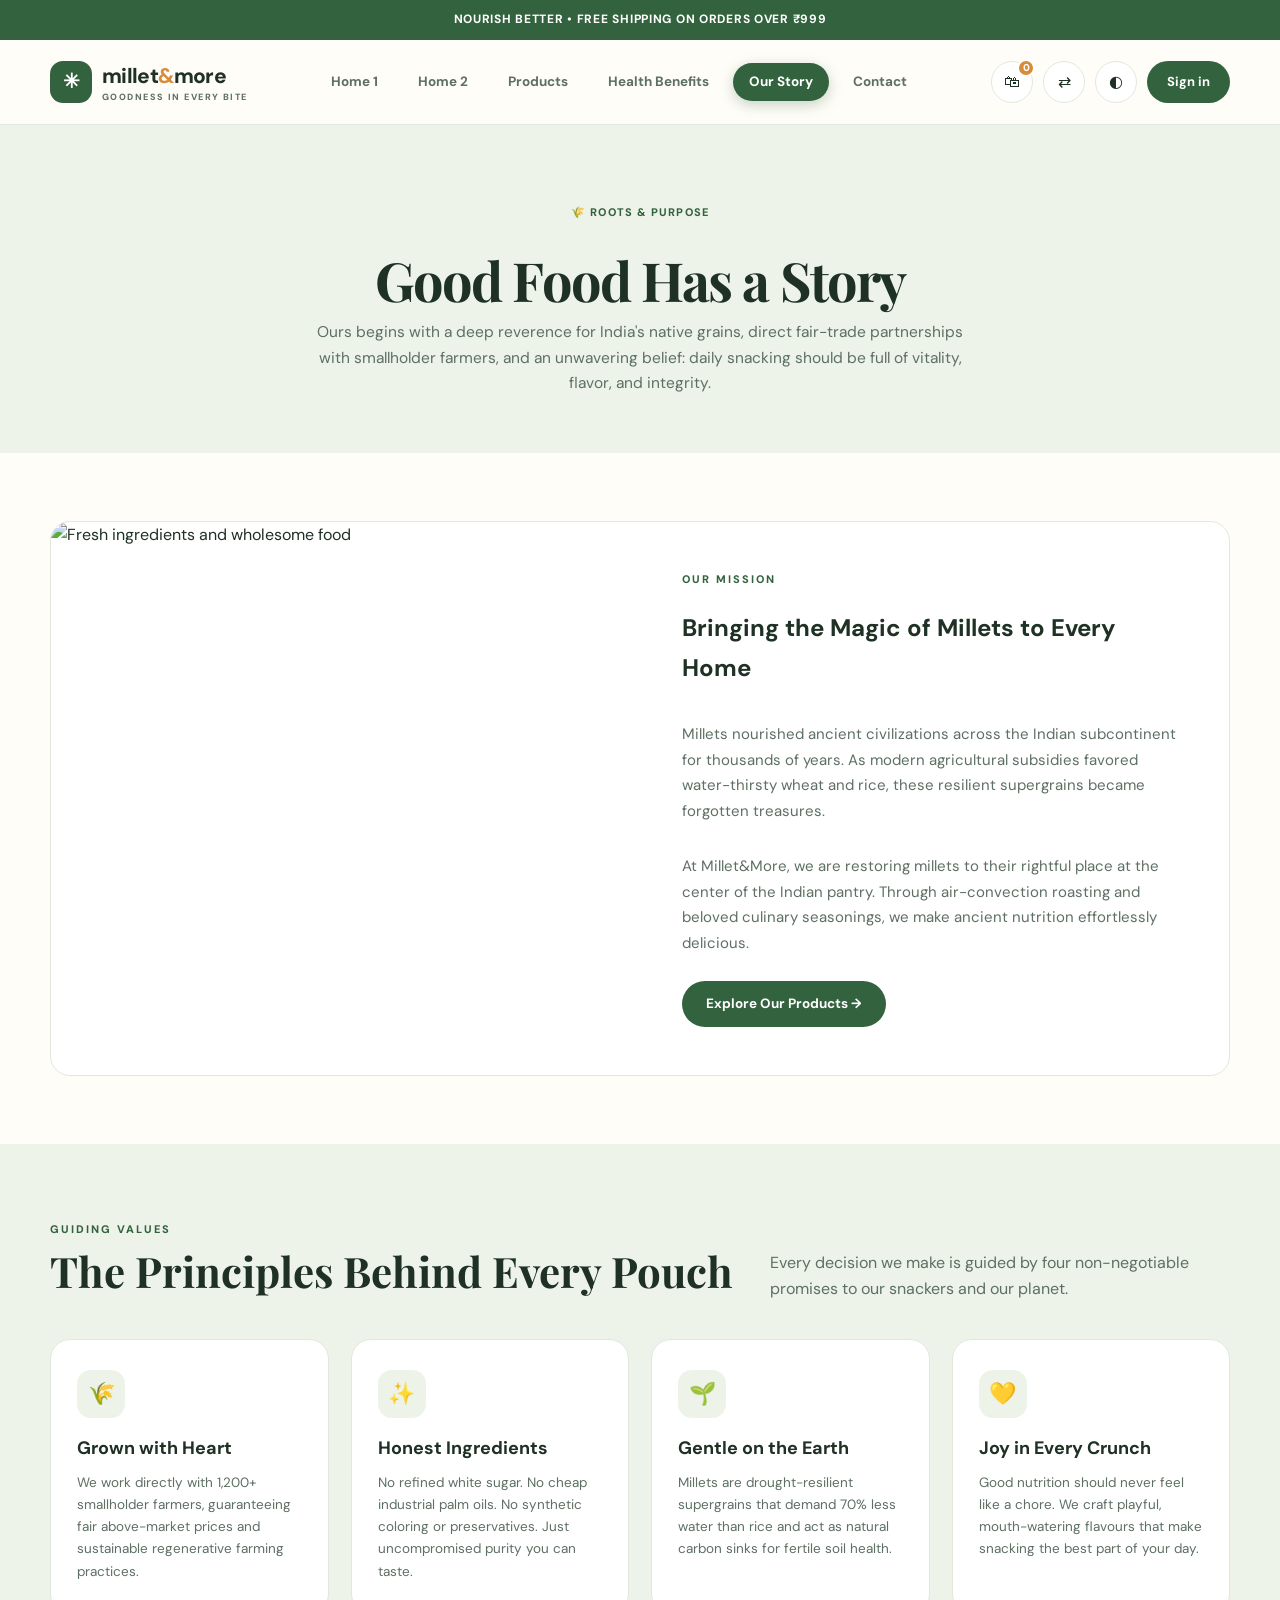
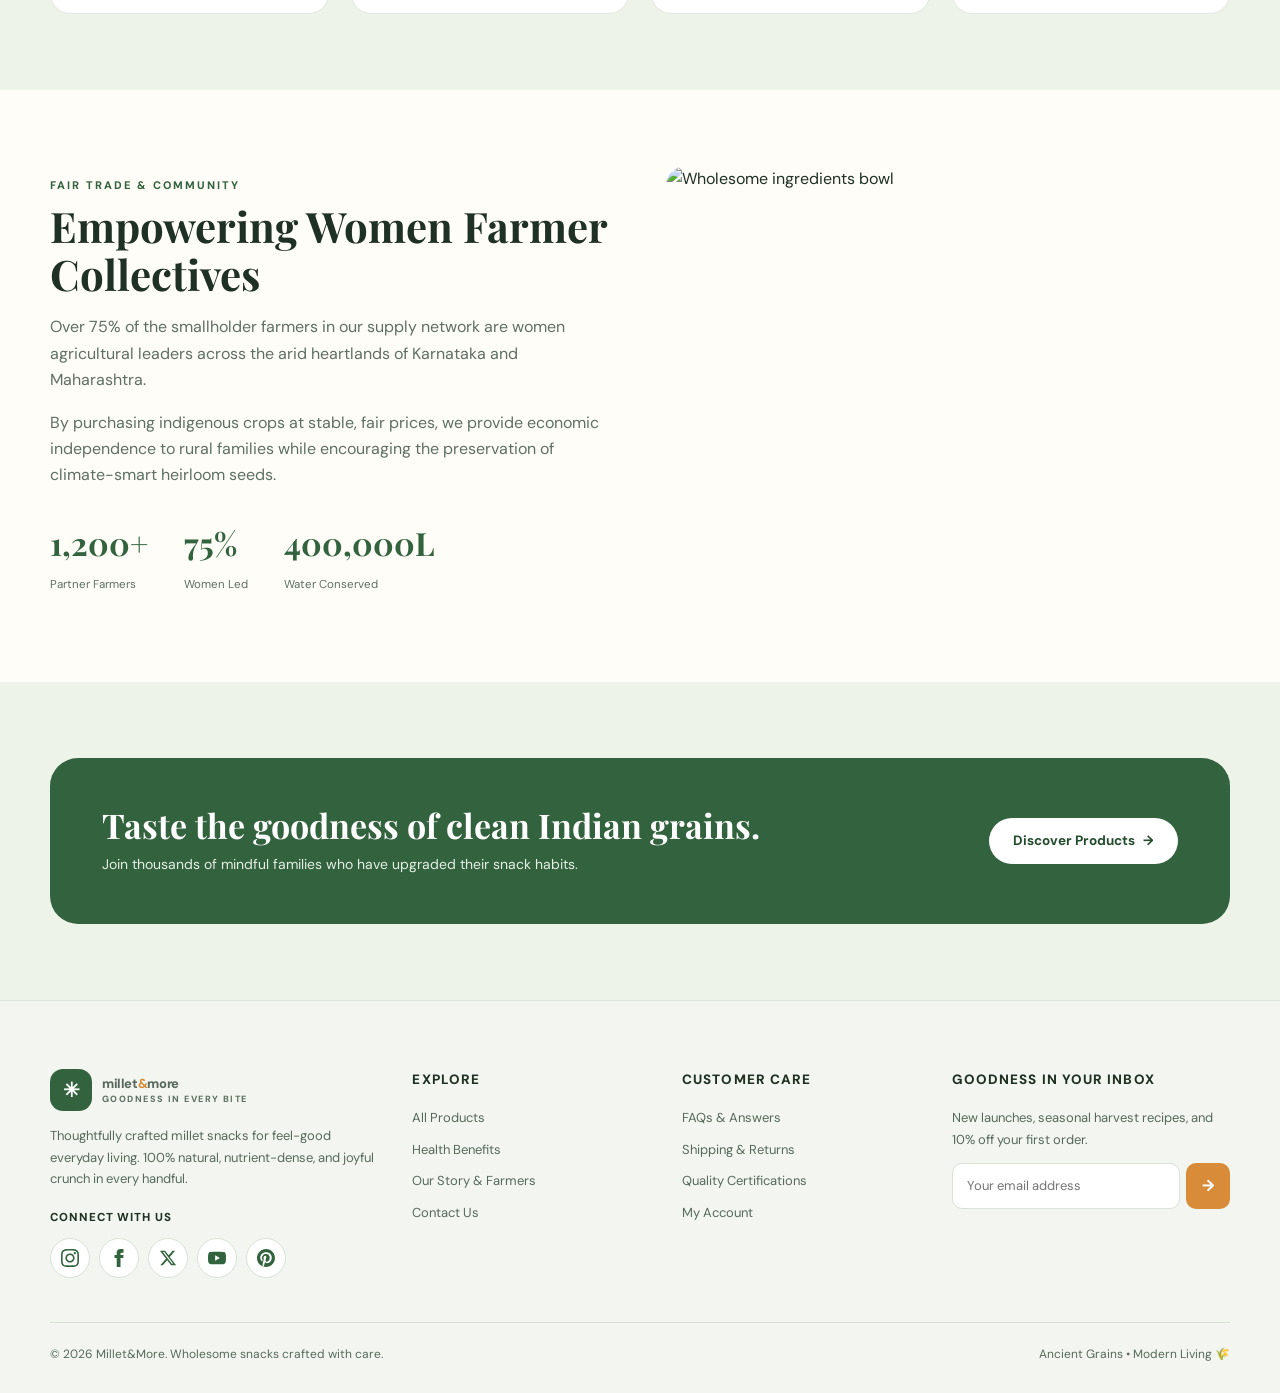
==== commit 1e0db134: "Fix all 16 points: footer logo, social hover visibility, mobile nav with inside action buttons, padd" ====
--- a/about.html
+++ b/about.html
@@ -18,6 +18,8 @@
         <span class="logo-mark">✳</span>
         <span>millet<span class="brand-amp">&</span>more<small>goodness in every bite</small></span>
       </a>
+
+      <!-- Point 12: Desktop Links + Mobile Drawer with Cart, RTL, Theme, and Sign In -->
       <nav class="nav-links">
         <a class="" href="Home1.html">Home 1</a>
         <a class="" href="Home2.html">Home 2</a>
@@ -25,27 +27,48 @@
         <a class="" href="health-benefits.html">Health Benefits</a>
         <a class="active" href="about.html">Our Story</a>
         <a class="" href="contact.html">Contact</a>
+
+        <div class="mobile-nav-actions">
+          <div class="mobile-icons-row">
+            <button class="mobile-action-pill" aria-label="Basket">
+              <span>🛍 Cart</span>
+              <sup data-cart-count>0</sup>
+            </button>
+            <button class="mobile-action-pill" data-rtl-toggle title="Toggle RTL">
+              <span>⇄ RTL</span>
+            </button>
+            <button class="mobile-action-pill" data-theme-toggle title="Toggle theme">
+              <span>◐ Theme</span>
+            </button>
+          </div>
+          <a class="mobile-signin-btn" href="login.html">Sign In to Account →</a>
+        </div>
       </nav>
+
+      <!-- Desktop Nav Actions -->
       <div class="nav-actions">
-        <!-- Point 3: Cart icon before RTL button -->
         <button class="icon-btn" aria-label="Basket" title="Basket">🛍<sup data-cart-count>0</sup></button>
         <button class="icon-btn" data-rtl-toggle title="Toggle RTL">⇄</button>
         <button class="icon-btn" data-theme-toggle title="Toggle theme">◐</button>
         <a class="btn" href="login.html">Sign in</a>
-        <button class="menu-btn" aria-label="Open menu">☰</button>
-      </div>
+      </div>
+
+      <!-- Mobile Hamburger Trigger -->
+      <button class="menu-btn mobile-menu-trigger" aria-label="Open menu">☰</button>
     </div>
   </header>
 
   <main>
+    <!-- Point 5 & 6: Clean, balanced padding on page hero -->
     <section class="page-hero">
       <div class="container">
-        <div class="eyebrow-pill">🌾 Roots & Purpose</div>
+        <div class="eyebrow-pill">🌾 Roots &amp; Purpose</div>
         <h1>Good Food Has a Story</h1>
         <p>Ours begins with a deep reverence for India's native grains, direct fair-trade partnerships with smallholder farmers, and an unwavering belief: daily snacking should be full of vitality, flavor, and integrity.</p>
       </div>
     </section>
 
+    <!-- Point 5 & 6: Image perfectly filled and generous card padding -->
     <section class="content-section">
       <div class="container">
         <div class="story-card">
@@ -55,13 +78,15 @@
             <h2>Bringing the Magic of Millets to Every Home</h2>
             <p>Millets nourished ancient civilizations across the Indian subcontinent for thousands of years. As modern agricultural subsidies favored water-thirsty wheat and rice, these resilient supergrains became forgotten treasures.</p>
             <p>At Millet&More, we are restoring millets to their rightful place at the center of the Indian pantry. Through air-convection roasting and beloved culinary seasonings, we make ancient nutrition effortlessly delicious.</p>
-            <a class="btn" href="products.html">Explore Our Products →</a>
-          </div>
-        </div>
-      </div>
-    </section>
-
-    <!-- CORE VALUES -->
+            <div style="margin-top:10px">
+              <a class="btn" href="products.html">Explore Our Products →</a>
+            </div>
+          </div>
+        </div>
+      </div>
+    </section>
+
+    <!-- CORE VALUES (Point 6: Generous section & card padding) -->
     <section class="section alt">
       <div class="container">
         <div class="section-head">
@@ -100,7 +125,7 @@
     <section class="section">
       <div class="container split">
         <div>
-          <div class="eyebrow">Fair Trade & Community</div>
+          <div class="eyebrow">Fair Trade &amp; Community</div>
           <h2>Empowering Women Farmer Collectives</h2>
           <p>Over 75% of the smallholder farmers in our supply network are women agricultural leaders across the arid heartlands of Karnataka and Maharashtra.</p>
           <p>By purchasing indigenous crops at stable, fair prices, we provide economic independence to rural families while encouraging the preservation of climate-smart heirloom seeds.</p>
@@ -137,7 +162,7 @@
     </section>
   </main>
 
-  <!-- Point 5 & 7: FOOTER -->
+  <!-- Point 1: FOOTER (Identical brand logo & fixed hover icon visibility) -->
   <footer class="site-footer">
     <div class="container">
       <div class="footer-grid">
@@ -162,6 +187,9 @@
               <a href="https://youtube.com" target="_blank" rel="noopener noreferrer" class="social-icon-btn" aria-label="YouTube">
                 <svg viewBox="0 0 24 24"><path d="M23.498 6.186a3.016 3.016 0 0 0-2.122-2.136C19.505 3.545 12 3.545 12 3.545s-7.505 0-9.377.505A3.017 3.017 0 0 0 .502 6.186C0 8.07 0 12 0 12s0 3.93.502 5.814a3.016 3.016 0 0 0 2.122 2.136c1.871.505 9.376.505 9.376.505s7.505 0 9.377-.505a3.015 3.015 0 0 0 2.122-2.136C24 15.93 24 12 24 12s0-3.93-.502-5.814zM9.545 15.568V8.432L15.818 12l-6.273 3.568z"/></svg>
               </a>
+              <a href="https://pinterest.com" target="_blank" rel="noopener noreferrer" class="social-icon-btn" aria-label="Pinterest">
+                <svg viewBox="0 0 24 24"><path d="M12 0C5.373 0 0 5.372 0 12c0 5.084 3.163 9.426 7.627 11.174-.105-.949-.2-2.405.042-3.441.218-.937 1.407-5.965 1.407-5.965s-.359-.719-.359-1.782c0-1.668.967-2.914 2.171-2.914 1.023 0 1.518.769 1.518 1.69 0 1.029-.655 2.568-.994 3.995-.283 1.194.599 2.169 1.777 2.169 2.133 0 3.772-2.249 3.772-5.495 0-2.873-2.064-4.882-5.012-4.882-3.414 0-5.418 2.561-5.418 5.207 0 1.031.397 2.138.893 2.738.098.119.112.224.083.345-.09.375-.291 1.199-.332 1.357-.053.224-.174.271-.401.165-1.495-.69-2.433-2.878-2.433-4.646 0-3.776 2.748-7.252 7.92-7.252 4.158 0 7.392 2.967 7.392 6.923 0 4.135-2.607 7.462-6.233 7.462-1.214 0-2.354-.629-2.758-1.379l-.749 2.848c-.269 1.045-1.004 2.352-1.498 3.146 1.123.345 2.306.535 3.55.535 6.627 0 12-5.373 12-12 0-6.628-5.373-12-12-12z"/></svg>
+              </a>
             </div>
           </div>
         </div>
@@ -170,15 +198,15 @@
           <div class="footer-links">
             <a href="products.html">All Products</a>
             <a href="health-benefits.html">Health Benefits</a>
-            <a href="about.html">Our Story & Farmers</a>
+            <a href="about.html">Our Story &amp; Farmers</a>
             <a href="contact.html">Contact Us</a>
           </div>
         </div>
         <div>
           <h4>Customer Care</h4>
           <div class="footer-links">
-            <a href="contact.html#faq">FAQs & Answers</a>
-            <a href="contact.html">Shipping & Returns</a>
+            <a href="contact.html#faq">FAQs &amp; Answers</a>
+            <a href="contact.html">Shipping &amp; Returns</a>
             <a href="about.html">Quality Certifications</a>
             <a href="login.html">My Account</a>
           </div>
--- a/assets/style.css
+++ b/assets/style.css
@@ -13,7 +13,7 @@
   --shadow: 0 16px 40px rgba(31, 48, 36, 0.08);
   --radius: 20px;
   
-  /* Footer light theme - light natural organic tone */
+  /* Footer light theme - clean light natural organic tone */
   --footer-bg: #f3f6f0;
   --footer-ink: #1f3024;
   --footer-muted: #57685c;
@@ -75,7 +75,7 @@
 }
 
 .container {
-  width: min(1180px, calc(100% - 40px));
+  width: min(1180px, calc(100% - 48px));
   margin: auto;
 }
 
@@ -83,7 +83,7 @@
   background: var(--brand);
   color: #ffffff;
   text-align: center;
-  padding: 9px 14px;
+  padding: 10px 16px;
   font-size: 12px;
   font-weight: 700;
   letter-spacing: .06em;
@@ -91,7 +91,7 @@
 
 [data-theme="dark"] .topbar {
   background: var(--brand);
-  color: #0c180e !important; /* Force black text on light-green background */
+  color: #0c180e !important;
 }
 
 /* ==========================================================================
@@ -100,7 +100,7 @@
 .site-header {
   position: sticky;
   top: 0;
-  z-index: 90;
+  z-index: 100;
   background: color-mix(in srgb, var(--bg) 95%, transparent);
   backdrop-filter: blur(14px);
   -webkit-backdrop-filter: blur(14px);
@@ -108,7 +108,7 @@
 }
 
 .nav-wrap {
-  min-height: 82px;
+  min-height: 84px;
   display: flex;
   align-items: center;
   justify-content: space-between;
@@ -126,14 +126,15 @@
 }
 
 .logo-mark {
-  width: 40px;
-  height: 40px;
+  width: 42px;
+  height: 42px;
   border-radius: 13px;
   background: var(--brand);
   color: white;
   display: grid;
   place-items: center;
   font-size: 20px;
+  flex-shrink: 0;
 }
 
 [data-theme="dark"] .logo-mark {
@@ -175,7 +176,6 @@
   background: var(--soft);
 }
 
-/* Point 2: Active page highlight in both themes across all devices */
 .nav-links a.active {
   color: #ffffff !important;
   background: var(--brand) !important;
@@ -183,16 +183,16 @@
 }
 
 [data-theme="dark"] .nav-links a.active {
-  color: #08120a !important; /* Point 8: Black text on light green bg in dark theme */
+  color: #08120a !important;
   background: var(--brand) !important;
   box-shadow: 0 4px 16px rgba(0, 0, 0, 0.4);
 }
 
-/* Point 3: Nav actions ordering: Cart -> RTL -> Theme -> Sign In/Up with EQUAL HEIGHT */
+/* Nav actions on desktop */
 .nav-actions {
   display: flex;
   align-items: center;
-  gap: 9px;
+  gap: 10px;
   flex-shrink: 0;
 }
 
@@ -238,12 +238,11 @@
   border: 2px solid var(--surface);
 }
 
-/* Equal height for Sign In button */
 .nav-actions .btn {
   height: 42px;
   min-height: 42px;
   box-sizing: border-box;
-  padding: 0 18px;
+  padding: 0 20px;
   border-radius: 999px;
   font-size: 13px;
   font-weight: 700;
@@ -254,6 +253,11 @@
 
 .menu-btn {
   display: none;
+}
+
+/* Mobile drawer controls (inside hamburger menu) */
+.mobile-nav-actions {
+  display: none; /* Only visible in mobile drawer */
 }
 
 /* ==========================================================================
@@ -263,7 +267,7 @@
   border: 0;
   background: var(--brand);
   color: #ffffff;
-  padding: 12px 22px;
+  padding: 12px 24px;
   border-radius: 999px;
   font-weight: 700;
   font-size: 13.5px;
@@ -274,6 +278,7 @@
   cursor: pointer;
   transition: transform .2s ease, filter .2s ease, box-shadow .2s ease;
   text-decoration: none;
+  text-align: center;
 }
 
 .btn:hover {
@@ -296,7 +301,6 @@
   background: var(--soft);
 }
 
-/* Point 8: Dark theme black text on light green background */
 [data-theme="dark"] .btn:not(.secondary):not(.outline) {
   color: #08120a !important;
 }
@@ -325,17 +329,17 @@
 }
 
 /* ==========================================================================
-   HERO SECTIONS
+   HERO SECTIONS & PADDING (Points 2, 4, 5, 6, 13)
    ========================================================================== */
 .hero {
-  padding: 60px 0 72px;
+  padding: 72px 0 80px;
   overflow: hidden;
 }
 
 .hero-grid {
   display: grid;
   grid-template-columns: 1fr 1fr;
-  gap: 50px;
+  gap: 52px;
   align-items: center;
 }
 
@@ -376,15 +380,16 @@
   font-weight: 700;
 }
 
-/* Hero photo Home 1 */
+/* Hero photo Home 1 - Point 13: Robust, responsive hero image */
 .hero-photo {
   position: relative;
   width: 100%;
 }
 
 .hero-photo > img {
-  height: 500px;
   width: 100%;
+  height: 480px;
+  max-height: 520px;
   object-fit: cover;
   border-radius: 46% 46% 24px 24px;
   box-shadow: var(--shadow);
@@ -415,16 +420,16 @@
   color: var(--muted);
 }
 
-/* Point 9: Home 2 Distinctive Modern Storytelling Hero */
+/* Home 2 Hero */
 .hero-home2 {
-  padding: 55px 0 70px;
+  padding: 72px 0 84px;
   position: relative;
 }
 
 .hero-home2-layout {
   display: grid;
   grid-template-columns: 1.15fr 0.85fr;
-  gap: 40px;
+  gap: 48px;
   align-items: center;
 }
 
@@ -463,10 +468,10 @@
 }
 
 /* ==========================================================================
-   SECTIONS & GRIDS
+   SECTIONS & GRIDS (Clean balanced padding)
    ========================================================================== */
 .section {
-  padding: 70px 0;
+  padding: 76px 0;
 }
 
 .section.alt {
@@ -478,7 +483,7 @@
   align-items: flex-end;
   justify-content: space-between;
   gap: 20px;
-  margin-bottom: 32px;
+  margin-bottom: 36px;
 }
 
 .section h2, .section-head h2 {
@@ -490,26 +495,26 @@
 
 .section-head p {
   color: var(--muted);
-  max-width: 440px;
+  max-width: 460px;
   margin: 0;
 }
 
 .grid-4 {
   display: grid;
   grid-template-columns: repeat(4, 1fr);
-  gap: 20px;
+  gap: 22px;
 }
 
 .grid-3 {
   display: grid;
   grid-template-columns: repeat(3, 1fr);
-  gap: 22px;
+  gap: 24px;
 }
 
 .grid-2 {
   display: grid;
   grid-template-columns: 1fr 1fr;
-  gap: 24px;
+  gap: 28px;
 }
 
 /* Cards */
@@ -533,7 +538,7 @@
 }
 
 .category-card div {
-  padding: 18px;
+  padding: 20px;
 }
 
 .category-card h3, .product-card h3, .recipe-card h3, .bundle-card h3 {
@@ -581,14 +586,13 @@
   z-index: 2;
 }
 
-/* Point 8: Dark theme black text on light green background */
 [data-theme="dark"] .tag {
   background: var(--brand);
   color: #08120a !important;
 }
 
 .product-info {
-  padding: 18px;
+  padding: 20px;
 }
 
 .rating {
@@ -601,7 +605,7 @@
   display: flex;
   align-items: center;
   justify-content: space-between;
-  margin-top: 14px;
+  margin-top: 16px;
 }
 
 .price {
@@ -612,8 +616,8 @@
 .add-btn {
   border: 0;
   border-radius: 50%;
-  width: 38px;
-  height: 38px;
+  width: 40px;
+  height: 40px;
   background: var(--soft);
   color: var(--brand);
   font-size: 20px;
@@ -634,12 +638,39 @@
   color: #08120a !important;
 }
 
-/* Testimonials & Point 4: Author Image & Details Alignment */
+/* Feature cards */
+.feature-card {
+  padding: 30px 26px;
+}
+
+.feature-icon {
+  width: 48px;
+  height: 48px;
+  border-radius: 14px;
+  background: var(--soft);
+  display: grid;
+  place-items: center;
+  font-size: 22px;
+  margin-bottom: 16px;
+}
+
+.feature-card h3 {
+  margin: 0 0 8px;
+  font-size: 18px;
+}
+
+.feature-card p {
+  color: var(--muted);
+  font-size: 13.5px;
+  margin: 0;
+}
+
+/* Testimonials */
 .testimonial {
   background: var(--surface);
   border: 1px solid var(--line);
   border-radius: var(--radius);
-  padding: 28px;
+  padding: 30px;
   display: flex;
   flex-direction: column;
   justify-content: space-between;
@@ -658,7 +689,7 @@
   align-items: center;
   gap: 13px;
   margin-top: auto;
-  padding-top: 14px;
+  padding-top: 16px;
   border-top: 1px solid var(--line);
 }
 
@@ -691,13 +722,13 @@
 .split {
   display: grid;
   grid-template-columns: 1fr 1fr;
-  gap: 48px;
+  gap: 52px;
   align-items: center;
 }
 
 .split img {
   width: 100%;
-  height: 430px;
+  height: 440px;
   object-fit: cover;
   border-radius: var(--radius);
 }
@@ -708,8 +739,8 @@
 
 .stats {
   display: flex;
-  gap: 32px;
-  margin-top: 26px;
+  gap: 36px;
+  margin-top: 28px;
   flex-wrap: wrap;
 }
 
@@ -725,12 +756,42 @@
   color: var(--muted);
 }
 
+/* Point 5 & 6: Our Story Card & Image Filling */
+.story-card {
+  display: grid;
+  grid-template-columns: 1fr 1fr;
+  gap: 0;
+  overflow: hidden;
+  border-radius: var(--radius);
+}
+
+.story-card img {
+  width: 100%;
+  height: 100%;
+  min-height: 420px;
+  object-fit: cover;
+  display: block;
+}
+
+.story-copy {
+  padding: 48px 42px;
+  display: flex;
+  flex-direction: column;
+  justify-content: center;
+}
+
+.story-copy p {
+  color: var(--muted);
+  font-size: 15px;
+  line-height: 1.7;
+}
+
 /* Banner */
 .banner {
   background: var(--brand);
   color: #ffffff;
   border-radius: 28px;
-  padding: 44px 48px;
+  padding: 48px 52px;
   display: flex;
   align-items: center;
   justify-content: space-between;
@@ -772,10 +833,10 @@
 }
 
 /* ==========================================================================
-   Point 11: CENTERED TABS & HOVER EFFECT IN SHOP/PRODUCTS PAGE
+   PRODUCT PAGE & Point 3: CTA TEXT ALIGNMENT
    ========================================================================== */
 .page-hero {
-  padding: 68px 0 52px;
+  padding: 72px 0 56px;
   background: var(--soft);
   text-align: center;
 }
@@ -787,23 +848,23 @@
 
 .page-hero p {
   color: var(--muted);
-  max-width: 640px;
+  max-width: 660px;
   margin: auto;
   font-size: 15.5px;
 }
 
 .content-section {
-  padding: 60px 0;
+  padding: 68px 0;
 }
 
 .filters {
   display: flex;
-  justify-content: center; /* Point 11: Center filter tabs */
+  justify-content: center;
   align-items: center;
   gap: 10px;
   flex-wrap: wrap;
-  margin: 0 auto 38px;
-  max-width: 860px;
+  margin: 0 auto 40px;
+  max-width: 880px;
 }
 
 .filter {
@@ -841,18 +902,33 @@
 
 [data-theme="dark"] .filter.active {
   background: var(--brand);
-  color: #08120a !important; /* Point 8: Black text on light green bg */
+  color: #08120a !important;
   font-weight: 800;
 }
 
+/* Bundles & CTA buttons */
+.bundle-card {
+  padding: 32px 28px;
+  display: flex;
+  flex-direction: column;
+  justify-content: space-between;
+}
+
+.bundle-card .btn {
+  width: 100%;
+  text-align: center;
+  justify-content: center;
+  box-sizing: border-box;
+}
+
 /* ==========================================================================
-   HEALTH BENEFITS & NUTRITION COMPARISON SECTIONS
+   HEALTH BENEFITS & NUTRITION COMPARISON (Point 4)
    ========================================================================== */
 .benefit-card {
   background: var(--surface);
   border: 1px solid var(--line);
   border-radius: var(--radius);
-  padding: 28px;
+  padding: 32px 28px;
   transition: transform .25s ease, box-shadow .25s ease;
 }
 
@@ -865,7 +941,7 @@
   display: inline-block;
   background: var(--brand-light);
   color: var(--brand);
-  padding: 4px 10px;
+  padding: 5px 12px;
   border-radius: 999px;
   font-size: 11px;
   font-weight: 800;
@@ -889,11 +965,11 @@
   width: 100%;
   border-collapse: collapse;
   text-align: left;
-  font-size: 13.5px;
+  font-size: 14px;
 }
 
 .nutrition-table th, .nutrition-table td {
-  padding: 16px 20px;
+  padding: 18px 22px;
   border-bottom: 1px solid var(--line);
 }
 
@@ -909,90 +985,30 @@
 }
 
 /* ==========================================================================
-   FAQ SECTION (Point 16)
-   ========================================================================== */
-.faq-wrap {
-  max-width: 820px;
-  margin: 40px auto 0;
-  display: grid;
-  gap: 14px;
-}
-
-.faq-item {
-  border: 1px solid var(--line);
-  border-radius: 16px;
-  background: var(--surface);
-  overflow: hidden;
-  transition: box-shadow .2s;
-}
-
-.faq-question {
-  width: 100%;
-  text-align: left;
-  background: none;
-  border: 0;
-  padding: 18px 22px;
-  font-weight: 700;
-  font-size: 15px;
-  color: var(--ink);
-  cursor: pointer;
-  display: flex;
-  justify-content: space-between;
-  align-items: center;
-  gap: 15px;
-}
-
-.faq-question:hover {
-  color: var(--brand);
-}
-
-.faq-chevron {
-  font-size: 18px;
-  transition: transform .25s ease;
-  color: var(--brand);
-}
-
-.faq-item.open .faq-chevron {
-  transform: rotate(180deg);
-}
-
-.faq-answer {
-  display: none;
-  padding: 0 22px 20px;
-  color: var(--muted);
-  font-size: 14px;
-  line-height: 1.6;
-}
-
-.faq-item.open .faq-answer {
-  display: block;
-}
-
-/* ==========================================================================
-   FORMS & ENQUIRY FORM (Point 17 & 18)
+   CONTACT PAGE & Point 7: MAP PLACEMENT
    ========================================================================== */
 .contact-grid {
   display: grid;
   grid-template-columns: 0.85fr 1.15fr;
-  gap: 36px;
+  gap: 40px;
 }
 
 .contact-info {
   background: var(--soft);
-  padding: 34px;
+  padding: 38px 34px;
   border-radius: var(--radius);
 }
 
 .contact-info p {
   color: var(--muted);
-  font-size: 13.5px;
+  font-size: 14px;
 }
 
 .form-card {
   background: var(--surface);
   border: 1px solid var(--line);
   border-radius: var(--radius);
-  padding: 34px;
+  padding: 38px 34px;
   box-shadow: var(--shadow);
 }
 
@@ -1032,7 +1048,171 @@
   resize: vertical;
 }
 
-/* Password wrapper & Eye Icon (Point 18) */
+/* Point 7: Properly Placed Map Section */
+.map-card {
+  border-radius: var(--radius);
+  overflow: hidden;
+  border: 1px solid var(--line);
+  box-shadow: var(--shadow);
+  background: var(--surface);
+  width: 100%;
+}
+
+.map-card iframe {
+  width: 100%;
+  height: 400px;
+  border: 0;
+  display: block;
+}
+
+.map-header {
+  padding: 22px 28px;
+  border-bottom: 1px solid var(--line);
+  display: flex;
+  align-items: center;
+  justify-content: space-between;
+  flex-wrap: wrap;
+  gap: 15px;
+}
+
+/* FAQ Accordion */
+.faq-wrap {
+  max-width: 840px;
+  margin: 36px auto 0;
+  display: grid;
+  gap: 14px;
+}
+
+.faq-item {
+  border: 1px solid var(--line);
+  border-radius: 16px;
+  background: var(--surface);
+  overflow: hidden;
+  transition: box-shadow .2s;
+}
+
+.faq-question {
+  width: 100%;
+  text-align: left;
+  background: none;
+  border: 0;
+  padding: 18px 24px;
+  font-weight: 700;
+  font-size: 15px;
+  color: var(--ink);
+  cursor: pointer;
+  display: flex;
+  justify-content: space-between;
+  align-items: center;
+  gap: 15px;
+}
+
+.faq-question:hover {
+  color: var(--brand);
+}
+
+.faq-chevron {
+  font-size: 16px;
+  transition: transform .25s ease;
+  color: var(--brand);
+}
+
+.faq-item.open .faq-chevron {
+  transform: rotate(180deg);
+}
+
+.faq-answer {
+  display: none;
+  padding: 0 24px 20px;
+  color: var(--muted);
+  font-size: 14px;
+  line-height: 1.65;
+}
+
+.faq-item.open .faq-answer {
+  display: block;
+}
+
+/* ==========================================================================
+   AUTHENTICATION PAGES (Points 8, 9, 10, 11, 16)
+   ========================================================================== */
+.auth-page {
+  min-height: 100vh;
+  display: flex;
+  align-items: center;
+  justify-content: center;
+  background: var(--bg);
+  position: relative;
+  padding: 60px 20px;
+}
+
+/* Point 16: Keep Theme and RTL outside the card across all screens */
+.auth-top-actions {
+  position: fixed;
+  top: 20px;
+  right: 20px;
+  display: flex;
+  align-items: center;
+  gap: 8px;
+  z-index: 1000;
+  background: var(--surface);
+  padding: 6px;
+  border-radius: 999px;
+  border: 1px solid var(--line);
+  box-shadow: 0 6px 20px rgba(0,0,0,0.12);
+}
+
+.rtl .auth-top-actions {
+  right: auto;
+  left: 20px;
+}
+
+.auth-box {
+  width: min(460px, 100%);
+  background: var(--surface);
+  border: 1px solid var(--line);
+  border-radius: var(--radius);
+  padding: 44px 38px;
+  box-shadow: var(--shadow);
+}
+
+/* Point 9: Align Brand Name in Center */
+.auth-logo {
+  display: flex;
+  align-items: center;
+  justify-content: center;
+  text-align: center;
+  margin: 0 auto 24px;
+}
+
+.auth-box h1 {
+  font: 700 32px 'Playfair Display', serif;
+  margin: 0 0 24px; /* Clean gap without extra paragraph text */
+  text-align: center;
+}
+
+.auth-box .btn {
+  width: 100%;
+  margin-top: 8px;
+}
+
+/* Point 10: Place Forget text BELOW the tab box */
+.forgot-password-wrap {
+  text-align: right;
+  margin-top: 8px;
+  font-size: 12.5px;
+}
+
+.forgot-link {
+  color: var(--brand);
+  font-weight: 700;
+}
+
+.forgot-link:hover {
+  text-decoration: underline;
+}
+
+/* Password wrapper & Eye Icon */
 .password-wrap {
   position: relative;
   display: flex;
@@ -1064,7 +1244,7 @@
   display: flex;
   align-items: flex-start;
   gap: 10px;
-  margin: 14px 0 20px;
+  margin: 16px 0 22px;
   font-size: 12.5px;
   color: var(--muted);
 }
@@ -1077,100 +1257,32 @@
   accent-color: var(--brand);
 }
 
-/* ==========================================================================
-   AUTH PAGES & Point 25: Fixed Capsule Outside Card on Mobile
-   ========================================================================== */
-.auth-page {
-  min-height: 100vh;
-  display: flex;
-  align-items: center;
-  justify-content: center;
-  background: var(--bg);
-  position: relative;
-  padding: 60px 20px;
-}
-
-/* Point 25: Theme and RTL outside the card in mobile view */
-.auth-top-actions {
-  position: fixed;
-  top: 18px;
-  right: 20px;
-  display: flex;
-  align-items: center;
-  gap: 8px;
-  z-index: 100;
-  background: var(--surface);
-  padding: 5px;
-  border-radius: 999px;
-  border: 1px solid var(--line);
-  box-shadow: 0 4px 16px rgba(0,0,0,0.1);
-}
-
-.rtl .auth-top-actions {
-  right: auto;
-  left: 20px;
-}
-
-.auth-box {
-  width: min(470px, 100%);
-  background: var(--surface);
-  border: 1px solid var(--line);
-  border-radius: var(--radius);
-  padding: 42px 36px;
-  box-shadow: var(--shadow);
-}
-
-.auth-logo {
-  justify-content: center;
-  margin: 0 auto 20px;
-  text-align: center;
-}
-
-.auth-box h1 {
-  font: 700 32px 'Playfair Display', serif;
-  margin: 0 0 6px;
-  text-align: center;
-}
-
-.auth-box > p {
-  color: var(--muted);
-  font-size: 13.5px;
-  margin: 0 auto 24px;
-  text-align: center;
-  max-width: 360px;
-}
-
-.auth-box .btn {
-  width: 100%;
-}
-
-.auth-links {
-  display: flex;
-  justify-content: space-between;
-  align-items: center;
-  font-size: 12.5px;
-  margin: 8px 0 20px;
-}
-
-.forgot-link {
-  color: var(--brand);
-  font-weight: 700;
-}
-
-.forgot-link:hover {
-  text-decoration: underline;
-}
-
 .auth-bottom {
   text-align: center;
   color: var(--muted);
   font-size: 13px;
-  margin-top: 22px;
+  margin-top: 24px;
 }
 
 .auth-bottom a {
   color: var(--brand);
   font-weight: 800;
+}
+
+.back-home {
+  display: flex;
+  align-items: center;
+  justify-content: center;
+  gap: 7px;
+  color: var(--muted);
+  font-size: 12.5px;
+  margin-top: 24px;
+  text-align: center;
+  transition: color .2s;
+}
+
+.back-home:hover {
+  color: var(--brand);
 }
 
 .social-auth-title {
@@ -1234,20 +1346,20 @@
 }
 
 /* ==========================================================================
-   FOOTER (Point 5, 7) - LIGHT THEME LIGHT BG & SOCIALS & BACK TO TOP
+   FOOTER (Point 1: Light Theme Social Media Hover Visibility)
    ========================================================================== */
 .site-footer {
   background: var(--footer-bg);
   color: var(--footer-ink);
   border-top: 1px solid var(--footer-line);
-  padding: 60px 0 25px;
+  padding: 68px 0 28px;
   transition: background .25s ease, color .25s ease;
 }
 
 .footer-grid {
   display: grid;
   grid-template-columns: 1.4fr 1fr 1fr 1.2fr;
-  gap: 36px;
+  gap: 38px;
 }
 
 .site-footer p, .site-footer a {
@@ -1306,9 +1418,9 @@
   opacity: 0.9;
 }
 
-/* Point 7: Social Media Buttons in Footer */
+/* Social Media in Footer & Point 1: Fixed Hover Visibility */
 .footer-social-wrap {
-  margin-top: 18px;
+  margin-top: 20px;
 }
 
 .social-label {
@@ -1318,7 +1430,7 @@
   letter-spacing: .08em;
   text-transform: uppercase;
   color: var(--footer-ink);
-  margin-bottom: 8px;
+  margin-bottom: 10px;
 }
 
 .social-links {
@@ -1329,8 +1441,8 @@
 }
 
 .social-icon-btn {
-  width: 38px;
-  height: 38px;
+  width: 40px;
+  height: 40px;
   border-radius: 50%;
   background: var(--surface);
   border: 1px solid var(--footer-line);
@@ -1338,31 +1450,47 @@
   display: inline-flex;
   align-items: center;
   justify-content: center;
-  transition: all .2s;
+  transition: all .2s ease;
   text-decoration: none;
-}
-
-.social-icon-btn:hover {
-  transform: translateY(-2px);
-  background: var(--brand);
-  color: #ffffff;
-  border-color: var(--brand);
-}
-
-[data-theme="dark"] .social-icon-btn:hover {
-  color: #08120a !important;
 }
 
 .social-icon-btn svg {
   width: 18px;
   height: 18px;
-  fill: currentColor;
+  fill: var(--brand) !important;
+  transition: fill .2s ease;
+}
+
+/* Point 1: Strict hover visibility in Light & Dark Theme */
+.social-icon-btn:hover {
+  transform: translateY(-2px);
+  background: var(--brand) !important;
+  border-color: var(--brand) !important;
+}
+
+.social-icon-btn:hover svg,
+.social-icon-btn:hover svg path {
+  fill: #ffffff !important;
+}
+
+[data-theme="dark"] .social-icon-btn {
+  background: var(--surface);
+  border-color: var(--line);
+}
+
+[data-theme="dark"] .social-icon-btn svg {
+  fill: var(--brand) !important;
+}
+
+[data-theme="dark"] .social-icon-btn:hover svg,
+[data-theme="dark"] .social-icon-btn:hover svg path {
+  fill: #08120a !important; /* Black icon on light-green in dark theme */
 }
 
 .copyright {
   border-top: 1px solid var(--footer-line);
-  margin-top: 40px;
-  padding-top: 20px;
+  margin-top: 44px;
+  padding-top: 22px;
   color: var(--footer-muted);
   font-size: 12px;
   display: flex;
@@ -1372,7 +1500,7 @@
   gap: 12px;
 }
 
-/* Point 7: Back to Top button */
+/* Back to Top button */
 .back-to-top {
   position: fixed;
   bottom: 24px;
@@ -1390,7 +1518,7 @@
   justify-content: center;
   font-size: 18px;
   font-weight: 800;
-  z-index: 80;
+  z-index: 95;
   opacity: 0;
   visibility: hidden;
   transform: translateY(12px);
@@ -1425,7 +1553,7 @@
   opacity: 0;
   transform: translateY(10px);
   transition: .25s;
-  z-index: 100;
+  z-index: 1000;
   font-size: 13.5px;
   font-weight: 600;
 }
@@ -1470,20 +1598,36 @@
   left: 12px;
 }
 
+.rtl .forgot-password-wrap {
+  text-align: left;
+}
+
 /* ==========================================================================
-   RESPONSIVE DESIGN (Point 21, 22, 23, 24)
-   HAMBURGER MENU AT 1024px & CLEAN SINGLE COLUMN MOBILE VIEW
+   RESPONSIVE DESIGN (Point 12, 13, 15)
+   MOBILE/TABLET (<= 1024px & <= 768px):
+   - Header has only [Logo] and [Menu ☰] button on top
+   - Cart, RTL, Theme, and Sign In buttons live INSIDE the hamburger menu!
    ========================================================================== */
 @media (max-width: 1024px) {
-  /* Point 21: Hamburger menu at 1024px */
   .menu-btn {
     display: inline-flex;
   }
 
+  /* Hide the top navbar action buttons on <= 1024px and <= 768px */
+  .nav-actions {
+    display: none !important;
+  }
+
+  /* Show the menu button directly in nav-wrap */
+  .mobile-menu-trigger {
+    display: inline-flex;
+  }
+
+  /* Slide down drawer */
   .nav-links {
     display: none;
     position: absolute;
-    top: 82px;
+    top: 84px;
     left: 0;
     right: 0;
     background: var(--surface);
@@ -1491,9 +1635,9 @@
     padding: 24px 20px;
     flex-direction: column;
     align-items: stretch;
-    gap: 8px;
-    z-index: 85;
-    box-shadow: var(--shadow);
+    gap: 10px;
+    z-index: 120;
+    box-shadow: 0 16px 36px rgba(0,0,0,0.15);
   }
 
   .nav-links.open {
@@ -1506,10 +1650,54 @@
     font-size: 15px;
   }
 
-  /* Point 24: CTA Alignment at 1024px */
-  .hero-cta {
-    justify-content: flex-start;
+  /* Point 12: Actions INSIDE the hamburger menu */
+  .mobile-nav-actions {
+    display: flex;
+    flex-direction: column;
     gap: 12px;
+    padding-top: 16px;
+    margin-top: 8px;
+    border-top: 1px solid var(--line);
+  }
+
+  .mobile-icons-row {
+    display: flex;
+    align-items: center;
+    justify-content: space-between;
+    gap: 12px;
+  }
+
+  .mobile-action-pill {
+    flex: 1;
+    height: 44px;
+    border-radius: 12px;
+    border: 1px solid var(--line);
+    background: var(--soft);
+    color: var(--ink);
+    display: flex;
+    align-items: center;
+    justify-content: center;
+    gap: 8px;
+    font-size: 13px;
+    font-weight: 700;
+    cursor: pointer;
+  }
+
+  .mobile-signin-btn {
+    width: 100%;
+    height: 44px;
+    border-radius: 12px;
+    background: var(--brand);
+    color: #ffffff;
+    display: flex;
+    align-items: center;
+    justify-content: center;
+    font-weight: 700;
+    font-size: 14px;
+  }
+
+  [data-theme="dark"] .mobile-signin-btn {
+    color: #08120a !important;
   }
 
   .grid-4 {
@@ -1531,18 +1719,33 @@
     top: 72px;
   }
 
-  /* Hide textual sign in button on mobile navbar to preserve clean row */
-  .nav-actions .btn {
-    display: none;
-  }
-
-  /* Point 23: Arrange sections one by one in mobile view */
+  /* Point 2, 4, 5, 6: Balanced section padding */
+  .section {
+    padding: 56px 0;
+  }
+
+  .hero, .hero-home2 {
+    padding: 50px 0 60px;
+  }
+
   .hero-grid,
   .hero-home2-layout,
   .split,
-  .contact-grid {
+  .contact-grid,
+  .story-card {
     grid-template-columns: 1fr;
     gap: 32px;
+  }
+
+  /* Point 5 & 6: Story Card Image Mobile */
+  .story-card img {
+    min-height: 280px;
+    height: 280px;
+    width: 100%;
+  }
+
+  .story-copy {
+    padding: 32px 24px;
   }
 
   .grid-3 {
@@ -1550,25 +1753,26 @@
     gap: 20px;
   }
 
-  /* Point 22: Image broken in Home 1 hero section on mobile */
+  /* Point 13: Hero image on mobile */
   .hero-photo {
-    max-width: 440px;
+    max-width: 100%;
     margin: 0 auto;
   }
 
   .hero-photo > img {
-    height: 350px;
+    height: auto;
+    min-height: 260px;
+    max-height: 380px;
     width: 100%;
-    border-radius: 32px;
+    border-radius: 28px;
   }
 
   .float-card {
-    left: 8px;
+    left: 10px;
     bottom: 12px;
-    padding: 12px 15px;
-  }
-
-  /* Point 24: CTA Text Alignment in mobile */
+    padding: 10px 14px;
+  }
+
   .hero-cta {
     flex-direction: column;
     align-items: stretch;
@@ -1591,6 +1795,9 @@
 
   .banner .btn {
     align-self: center;
+    width: 100%;
+    justify-content: center;
+    box-sizing: border-box;
   }
 
   .section-head {
@@ -1613,20 +1820,34 @@
     font-size: 34px;
   }
 
+  .contact-info, .form-card {
+    padding: 28px 22px;
+  }
+
   .auth-page {
-    padding: 40px 16px;
+    padding: 50px 16px;
   }
 
   .auth-box {
-    padding: 32px 22px;
-  }
-}
-
-@media (max-width: 520px) {
-  /* Strict 1 column for category & product cards on small mobile */
+    padding: 34px 22px;
+  }
+}
+
+/* Point 15: Product Page Mobile Layout */
+@media (max-width: 580px) {
   .grid-4 {
     grid-template-columns: 1fr;
-    gap: 16px;
+    gap: 18px;
+  }
+
+  .filters {
+    gap: 8px;
+    margin-bottom: 28px;
+  }
+
+  .filter {
+    padding: 8px 16px;
+    font-size: 12px;
   }
 
   .footer-grid {
@@ -1636,4 +1857,8 @@
   .social-auth-grid {
     grid-template-columns: 1fr;
   }
-}
+
+  .map-card iframe {
+    height: 320px;
+  }
+}
